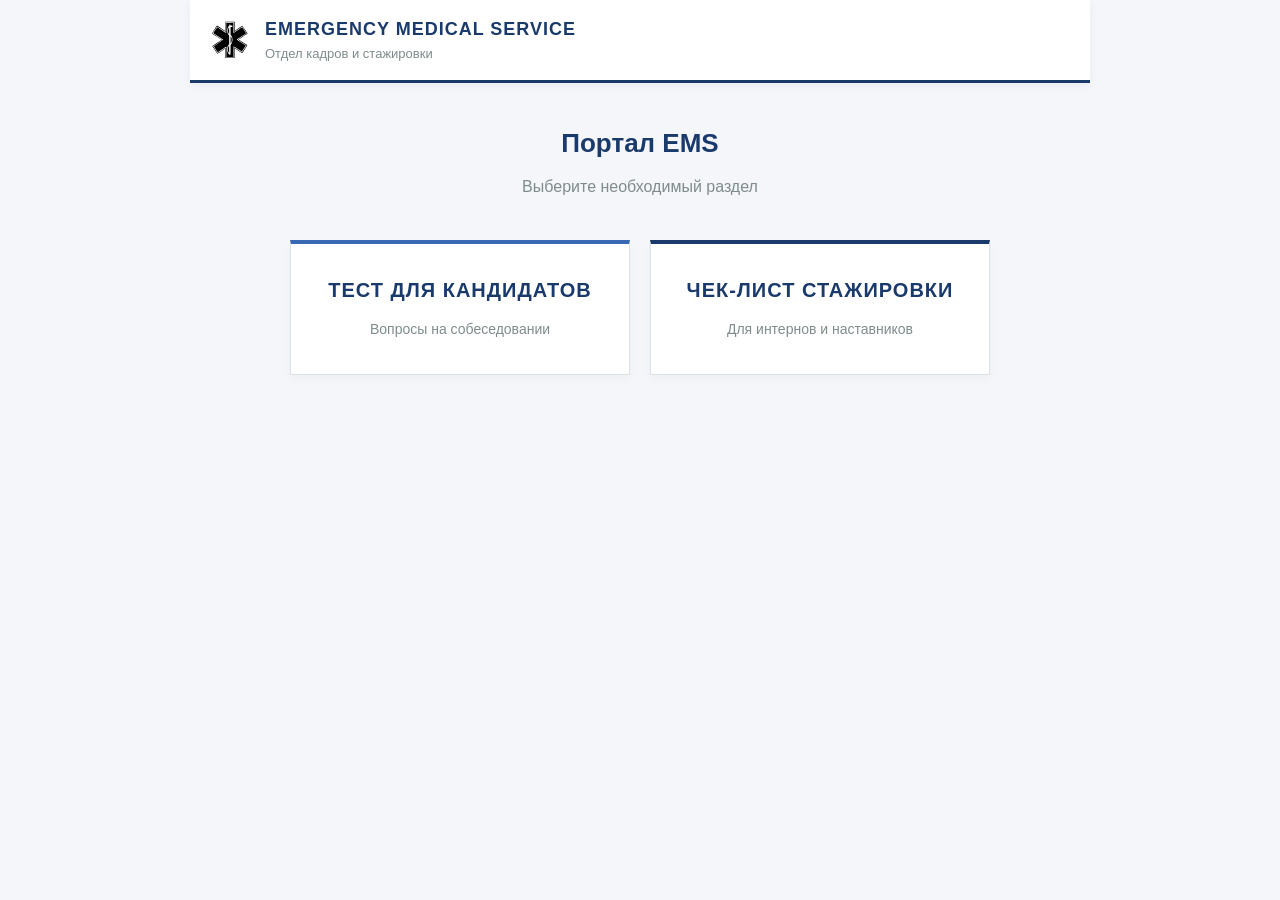
==== index.html @ 477255b0 "Update index.html" ====
<!DOCTYPE html>
<html lang="ru">
<head>
  <meta charset="UTF-8">
  <meta name="viewport" content="width=device-width, initial-scale=1.0">
  <title>|EMS| Портал стажировки и собеседований</title>
  <link rel="icon" type="image/svg+xml" href="assets/favicon.svg">
  <link rel="stylesheet" href="css/base.css">
  <link rel="stylesheet" href="css/form.css">
  <link rel="stylesheet" href="css/result.css">
  <link rel="stylesheet" href="css/certificate.css">
</head>
<body>

  <header class="ems-header">
    <div class="ems-header-inner">
      <img src="assets/logo-star.svg" alt="EMS" class="ems-logo">
      <div class="ems-header-text">
        <span class="ems-title">Emergency Medical Service</span>
        <span class="ems-subtitle">Отдел кадров и стажировки</span>
      </div>
    </div>
  </header>

  <main class="ems-content">
    <!-- ГЛАВНОЕ МЕНЮ -->
    <div id="startScreen">
      <h1>Портал EMS</h1>
      <div class="subtitle">Выберите необходимый раздел</div>

      <div class="menu-grid">
        <button class="menu-btn special" onclick="openInterviewTest()">
          <span class="btn-title">Тест для кандидатов</span>
          <span class="btn-subtitle">Вопросы на собеседовании</span>
        </button>
        <button class="menu-btn" onclick="openChecklist()">
          <span class="btn-title">Чек-лист стажировки</span>
          <span class="btn-subtitle">Для интернов и наставников</span>
        </button>
      </div>
    </div>

    <!-- ЧЕК-ЛИСТ СТАЖИРОВКИ -->
    <div id="checklistWrapper" style="display: none;">
      <button class="back-btn" onclick="goToMenu()">← Вернуться в главное меню</button>
      <h1>Чек-лист стажировки интерна</h1>
      <div class="subtitle">Отметьте выполненные пункты</div>

      <form id="checklistForm"></form>

      <div class="form-actions">
        <button onclick="checkChecklist()">Завершить стажировку</button>
        <button class="secondary" onclick="resetChecklist()">Очистить форму</button>
      </div>

      <div id="checklistResult"></div>
    </div>

    <!-- ТЕСТ ДЛЯ КАНДИДАТОВ -->
    <div id="interviewWrapper" style="display: none;">
      <button class="back-btn" onclick="goToMenu()">← Вернуться в главное меню</button>
      <h1>Собеседование</h1>
      <div class="subtitle">Отметьте выполненные пункты и ответьте на вопросы</div>

      <form id="interviewQuiz"></form>

      <div class="form-actions">
        <button onclick="checkInterview()">Завершить собеседование</button>
        <button class="secondary" onclick="resetInterview()">Очистить форму</button>
      </div>

      <div id="interviewResult"></div>
    </div>
  </main>

  <script src="js/data.js"></script>
  <script src="js/utils.js"></script>
  <script src="js/checklist.js"></script>
  <script src="js/interview.js"></script>
  <script src="js/main.js"></script>
</body>
</html>
---- css/base.css ----
* { box-sizing: border-box; }

body {
  font-family: 'Segoe UI', -apple-system, Arial, sans-serif;
  max-width: 900px;
  margin: 0 auto;
  padding: 0 20px 50px 20px;
  font-size: 16px;
  line-height: 1.6;
  color: #2c3e50;
  background-color: #f4f6f9;
}

/* Строгая шапка */
.ems-header {
  background: #ffffff;
  border-bottom: 3px solid #1a3a6c;
  margin: 0 -20px 40px -20px;
  padding: 15px 20px;
  box-shadow: 0 2px 10px rgba(0,0,0,0.05);
}

.ems-header-inner {
  display: flex;
  align-items: center;
  gap: 15px;
  max-width: 900px;
  margin: 0 auto;
}

.ems-logo {
  width: 40px;
  height: 40px;
}

.ems-header-text {
  display: flex;
  flex-direction: column;
}

.ems-title {
  font-size: 18px;
  font-weight: 700;
  color: #1a3a6c;
  letter-spacing: 1px;
  text-transform: uppercase;
}

.ems-subtitle {
  font-size: 13px;
  color: #7f8c8d;
  font-weight: 500;
}

h1 {
  font-size: 26px;
  text-align: center;
  margin-bottom: 10px;
  color: #1a3a6c;
  font-weight: 700;
}

.subtitle {
  text-align: center;
  color: #7f8c8d;
  font-size: 16px;
  margin-bottom: 35px;
}
---- css/form.css ----
.patient-fields {
  background: #ffffff;
  padding: 25px;
  border-radius: 0;
  margin-bottom: 30px;
  border: 1px solid #dce1e6;
  border-top: 4px solid #1a3a6c;
  box-shadow: 0 4px 12px rgba(0,0,0,0.03);
}

.patient-fields label {
  display: block;
  font-weight: 600;
  margin-bottom: 8px;
  color: #2c3e50;
  font-size: 14px;
  text-transform: uppercase;
  letter-spacing: 0.5px;
}

.patient-fields input {
  width: 100%;
  padding: 14px;
  font-size: 16px;
  border: 1px solid #bdc3c7;
  border-radius: 3px;
  margin-bottom: 20px;
  background: #fafbfc;
  transition: border 0.2s;
}

.patient-fields input:focus {
  outline: none;
  border-color: #1a3a6c;
  background: #ffffff;
  box-shadow: 0 0 0 3px rgba(26, 58, 108, 0.1);
}

.patient-fields input:last-child { margin-bottom: 0; }

.block-title {
  font-size: 16px;
  font-weight: 700;
  margin: 40px 0 20px;
  padding: 15px 20px;
  background: #1a3a6c; /* Темно-синий фон */
  color: #ffffff;
  border-radius: 3px;
  text-transform: uppercase;
  letter-spacing: 1px;
  box-shadow: 0 2px 4px rgba(0,0,0,0.1);
}

.question {
  margin-bottom: 25px;
  padding: 25px;
  border: 1px solid #bdc3c7; /* Четкая серая рамка */
  border-left: 4px solid #1a3a6c; /* Синий акцент слева */
  border-radius: 3px;
  background: #ffffff;
  box-shadow: 0 4px 6px rgba(0,0,0,0.04); /* Легкая тень для объема */
}

.question h3 { 
  margin-top: 0; 
  font-size: 17px; 
  font-weight: 700;
  color: #1a3a6c; /* Синий цвет заголовка вопроса */
  margin-bottom: 15px;
  line-height: 1.4;
  border-bottom: 1px solid #eef2f5;
  padding-bottom: 10px;
}

label.answer {
  display: flex;
  align-items: flex-start;
  gap: 12px;
  margin: 8px 0;
  padding: 14px;
  background: #f8fafc;
  border: 1px solid #dce1e6;
  border-radius: 4px;
  cursor: pointer;
  transition: all 0.15s;
}

label.answer:hover {
  background: #eef2f5;
  border-color: #bdc3c7;
}

input[type="checkbox"] {
  width: 18px;
  height: 18px;
  flex-shrink: 0;
  margin-top: 3px;
  cursor: pointer;
  accent-color: #1a3a6c;
}

/* Базовые кнопки */
button {
  width: 100%;
  padding: 15px 20px;
  font-size: 16px;
  font-weight: 600;
  cursor: pointer;
  border-radius: 4px;
  border: none;
  margin-top: 10px;
  display: flex;
  align-items: center;
  justify-content: center;
  gap: 8px;
  transition: background 0.2s;
}

/* Основная кнопка */
.form-actions button:first-child {
  background: #1a3a6c;
  color: #ffffff;
  border: 1px solid #1a3a6c;
}
.form-actions button:first-child:hover {
  background: #122a4f;
}

/* Кнопка Сбросить */
button.secondary {
  background: #ffffff;
  color: #7f8c8d;
  border: 1px solid #bdc3c7;
}
button.secondary:hover {
  background: #f4f6f8;
  color: #2c3e50;
}

/* Кнопка Генерации */
button.gen-btn {
  background: #2980b9;
  color: white;
  margin-top: 25px;
  padding: 16px;
  font-size: 17px;
}
button.gen-btn:hover {
  background: #216a9c;
}

/* Меню */
#startScreen {
  text-align: center;
  margin-top: 20px;
}

.menu-grid {
  display: grid;
  grid-template-columns: 1fr 1fr;
  gap: 20px;
  max-width: 700px;
  margin: 40px auto;
}

.menu-btn {
  padding: 35px 25px;
  background: #ffffff;
  color: #1a3a6c;
  border: 1px solid #dce1e6;
  border-top: 4px solid #1a3a6c;
  border-radius: 0;
  cursor: pointer;
  transition: all 0.2s;
  display: flex;
  flex-direction: column;
  align-items: center;
  justify-content: center;
  margin-top: 0;
  box-shadow: 0 4px 10px rgba(0,0,0,0.03);
  text-align: center;
}

.menu-btn:hover {
  background: #f8fafc;
  border-color: #1a3a6c;
  box-shadow: 0 8px 20px rgba(26, 58, 108, 0.08);
}

.btn-title {
  font-size: 20px;
  font-weight: 700;
  margin-bottom: 10px;
  text-transform: uppercase;
  letter-spacing: 1px;
}

.btn-subtitle {
  font-size: 14px;
  color: #7f8c8d;
  font-weight: 400;
  line-height: 1.4;
}

.menu-btn.special {
  border-top-color: #3967b1;
}

.menu-btn.special .btn-title {
  color: #1a3a6c;
}

.back-btn {
  background: transparent;
  color: #7f8c8d;
  border: none;
  font-size: 15px;
  font-weight: 600;
  cursor: pointer;
  padding: 0;
  margin-bottom: 20px;
  width: auto;
  text-align: left;
}

.back-btn:hover {
  color: #1a3a6c;
}

.empty-state {
  text-align: center; 
  margin-top: 40px; 
  font-size: 16px; 
  color: #7f8c8d;
  padding: 50px;
  background: #ffffff;
  border: 1px solid #dce1e6;
  border-radius: 4px;
}

@media (max-width: 600px) {
  .menu-grid { grid-template-columns: 1fr; }
}

/* ===== Модальное окно выбора отдела ===== */
.modal-overlay {
  position: fixed;
  inset: 0;
  background: rgba(0, 0, 0, 0.5);
  display: flex;
  align-items: center;
  justify-content: center;
  z-index: 1000;
  padding: 20px;
}

.modal-content {
  background: #ffffff;
  padding: 30px;
  border-radius: 4px;
  border-top: 4px solid #1a3a6c;
  max-width: 500px;
  width: 100%;
  box-shadow: 0 10px 40px rgba(0, 0, 0, 0.2);
  text-align: center;
}

.modal-content h2 {
  margin-top: 0;
  color: #1a3a6c;
  font-size: 22px;
  text-transform: uppercase;
  letter-spacing: 1px;
}

.modal-subtitle {
  color: #7f8c8d;
  font-size: 14px;
  margin-bottom: 25px;
}

.modal-grid {
  display: grid;
  grid-template-columns: 1fr 1fr;
  gap: 12px;
  margin-bottom: 20px;
}

.modal-btn {
  padding: 20px;
  background: #f8fafc;
  color: #1a3a6c;
  border: 1px solid #dce1e6;
  border-left: 4px solid #1a3a6c;
  border-radius: 3px;
  font-size: 16px;
  font-weight: 700;
  cursor: pointer;
  transition: all 0.2s;
  text-transform: uppercase;
  margin-top: 0;
}

.modal-btn:hover {
  background: #eef2f5;
  border-color: #1a3a6c;
}

.modal-close {
  background: transparent;
  color: #7f8c8d;
  border: none;
  font-size: 14px;
  cursor: pointer;
  padding: 8px;
  width: auto;
  margin: 0 auto;
}

.modal-close:hover {
  color: #2c3e50;
}

@media (max-width: 500px) {
  .modal-grid { grid-template-columns: 1fr; }
}

/* Заблокированные кнопки в модалке */
.modal-btn.disabled,
.modal-btn:disabled {
  background: #f0f2f5;
  color: #a0a8b3;
  border-left-color: #c0c7d0;
  border-color: #dce1e6;
  cursor: not-allowed;
  opacity: 0.7;
  position: relative;
}

.modal-btn.disabled:hover,
.modal-btn:disabled:hover {
  background: #f0f2f5;
  border-color: #dce1e6;
}

/* Бейдж «В разработке» */
.modal-btn.disabled::after,
.modal-btn:disabled::after {
  content: 'в разработке';
  position: absolute;
  bottom: 6px;
  left: 50%;
  transform: translateX(-50%);
  font-size: 10px;
  font-weight: 600;
  color: #a0a8b3;
  text-transform: lowercase;
  letter-spacing: 0.3px;
}
---- css/result.css ----
#result, #specialResult {
  margin-top: 30px;
  padding: 25px;
  border-radius: 4px;
  transition: background 0.4s, color 0.4s;
  text-align: center;
  border: 1px solid rgba(0,0,0,0.1);
}

#result .score, #specialResult .score {
  font-size: 16px;
  font-weight: 700;
  margin-bottom: 10px;
  text-transform: uppercase;
  letter-spacing: 1px;
}

#result .label, #specialResult .label {
  font-size: 22px;
  font-weight: 700;
  margin-bottom: 15px;
}

#result .recommendation, #specialResult .recommendation {
  font-size: 15px;
  line-height: 1.5;
  padding-top: 15px;
  border-top: 1px solid rgba(0, 0, 0, 0.1);
}

.copy-status {
  text-align: center;
  color: #27ae60;
  font-weight: 600;
  margin-top: 15px;
  font-size: 15px;
  min-height: 20px;
}

.stamp-img {
  position: absolute;
  width: 200px;
  height: 200px;
  pointer-events: none;
  transform: translate(-50%, -50%);
  opacity: 0.85;
  mix-blend-mode: multiply;
  z-index: 10;
}

#ciStampArea {
  position: absolute;
  inset: 0;
  pointer-events: none;
  overflow: hidden;
  z-index: 10;
}
#ciStampArea .stamp-img { opacity: 0.9; }

.cert-actions {
  display: grid;
  grid-template-columns: repeat(auto-fit, minmax(200px, 1fr));
  gap: 12px;
  margin-top: 20px;
}

.rp-row { 
  display: grid; 
  grid-template-columns: repeat(auto-fit, minmax(200px, 1fr)); 
  gap: 12px; 
  margin-top: 12px; 
}

.cert-actions button,
.rp-row button {
  margin-top: 0;
  font-size: 14px;
  font-weight: 600;
  padding: 14px 16px;
  border-radius: 3px;
  border: 1px solid #bdc3c7;
  cursor: pointer;
  color: #2c3e50;
  background: #ffffff;
  display: flex;
  align-items: center;
  justify-content: center;
  gap: 8px;
  transition: all 0.2s ease;
}

.cert-actions button:hover,
.rp-row button:hover {
  background: #f4f6f8;
}

.cert-actions button:active,
.rp-row button:active {
  background: #e1e8ed;
}

button.copy-btn { border-color: #4752C4; color: #4752C4; }
button.copy-btn:hover { background: #f0f2ff; }

button.img-btn  { border-color: #2980b9; color: #216a9c; }
button.img-btn:hover { background: #eaf4fb; }

button.rp-btn   { border-color: #8e44ad; color: #7d3c98; }
button.rp-btn:hover { background: #f8eefb; }

button.do-btn   { border-color: #16a085; color: #13856e; }
button.do-btn:hover { background: #eafaf7; }
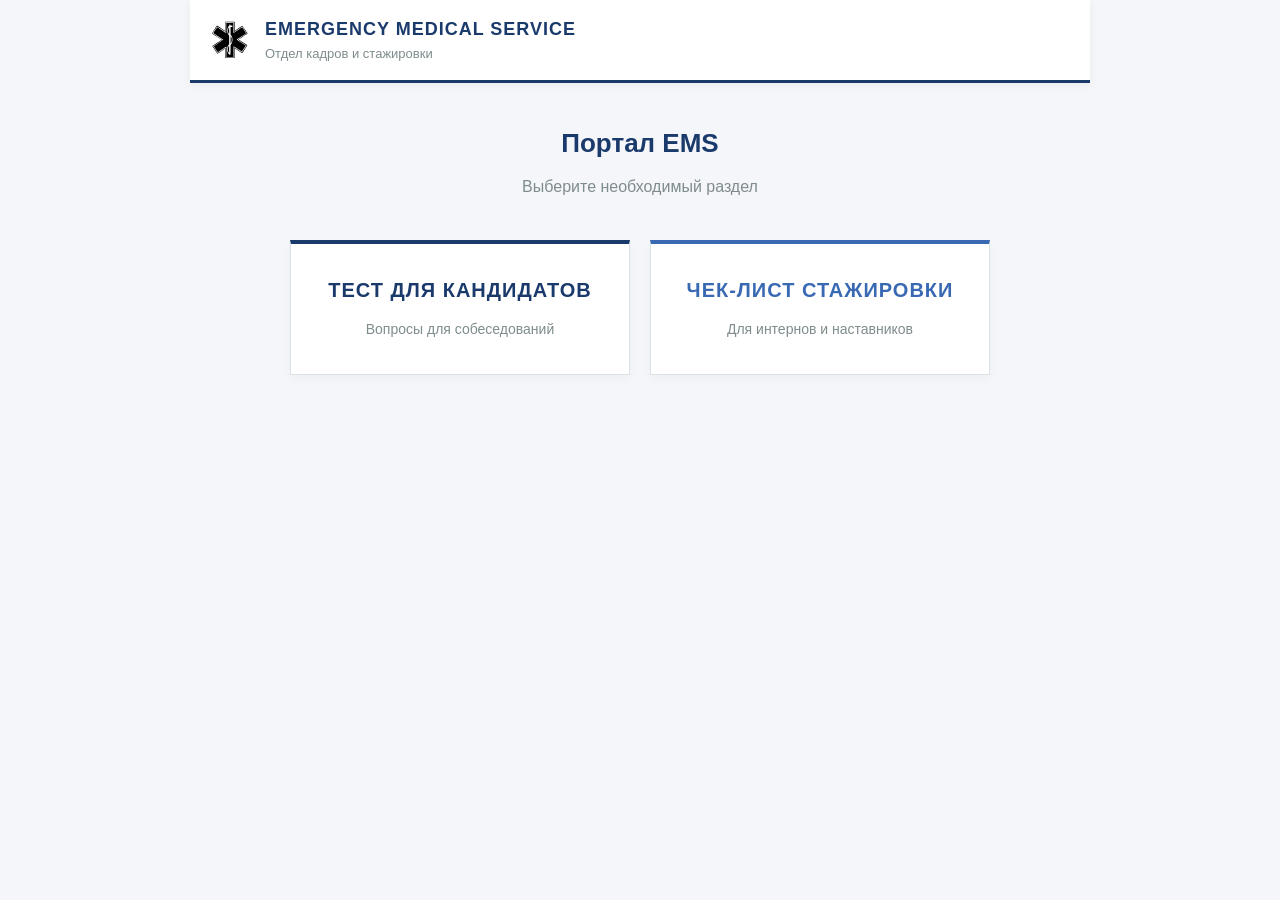
==== commit ebc172b1: "Update index.html" ====
--- a/index.html
+++ b/index.html
@@ -31,7 +31,7 @@
       <div class="menu-grid">
         <button class="menu-btn special" onclick="openInterviewTest()">
           <span class="btn-title">Тест для кандидатов</span>
-          <span class="btn-subtitle">Вопросы на собеседовании</span>
+          <span class="btn-subtitle">Вопросы для собеседований</span>
         </button>
         <button class="menu-btn" onclick="openChecklist()">
           <span class="btn-title">Чек-лист стажировки</span>
--- a/css/form.css
+++ b/css/form.css
@@ -166,9 +166,9 @@
 .menu-btn {
   padding: 35px 25px;
   background: #ffffff;
-  color: #1a3a6c;
-  border: 1px solid #dce1e6;
-  border-top: 4px solid #1a3a6c;
+  color: #3a69b4;
+  border: 1px solid #dce1e6;
+  border-top: 4px solid #3a69b4;
   border-radius: 0;
   cursor: pointer;
   transition: all 0.2s;
@@ -203,7 +203,7 @@
 }
 
 .menu-btn.special {
-  border-top-color: #3967b1;
+  border-top-color: #1a3a6c;
 }
 
 .menu-btn.special .btn-title {
@@ -356,4 +356,4 @@
   color: #a0a8b3;
   text-transform: lowercase;
   letter-spacing: 0.3px;
-}+}
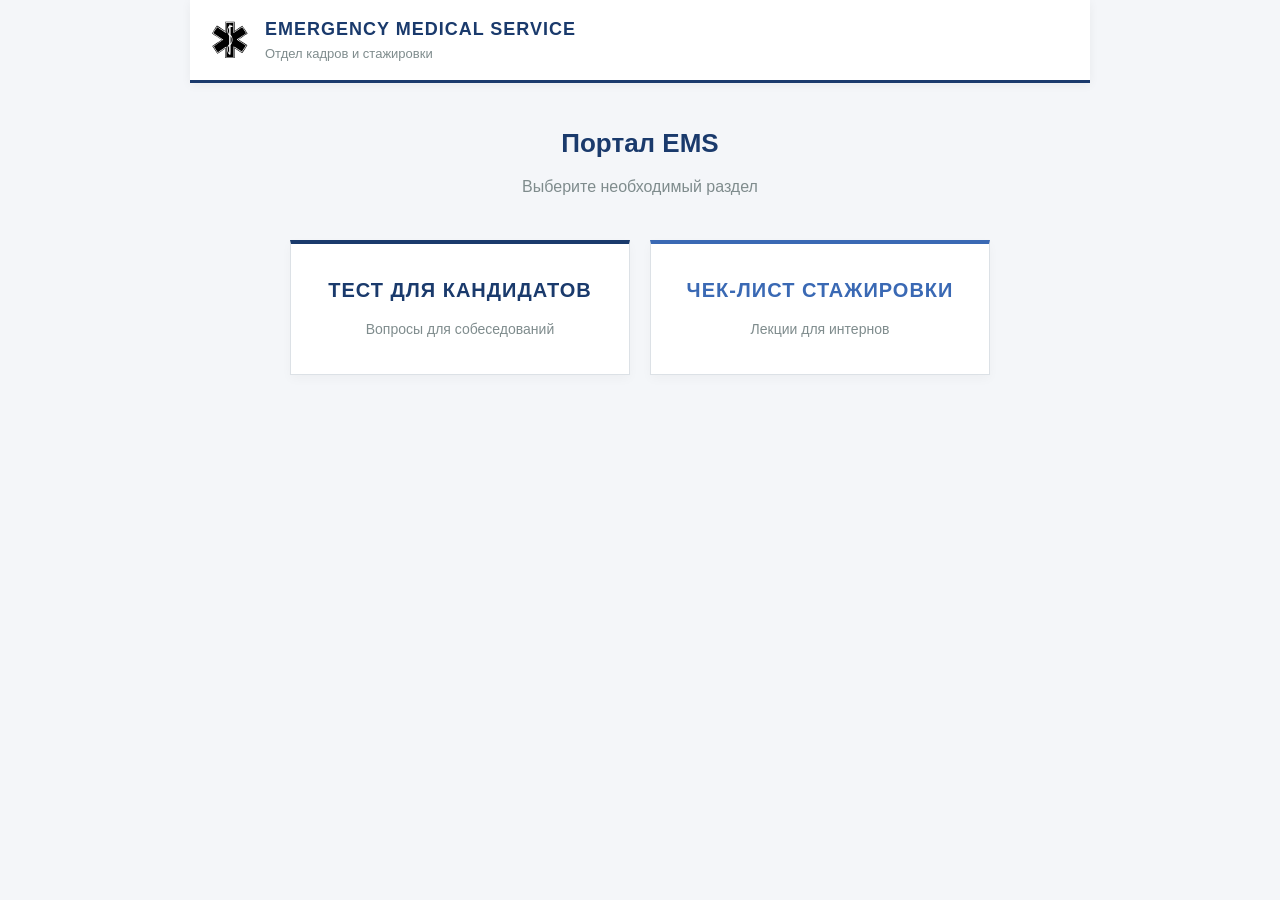
==== commit 0fcc7b24: "Update index.html" ====
--- a/index.html
+++ b/index.html
@@ -35,7 +35,7 @@
         </button>
         <button class="menu-btn" onclick="openChecklist()">
           <span class="btn-title">Чек-лист стажировки</span>
-          <span class="btn-subtitle">Для интернов и наставников</span>
+          <span class="btn-subtitle">Лекции для интернов</span>
         </button>
       </div>
     </div>
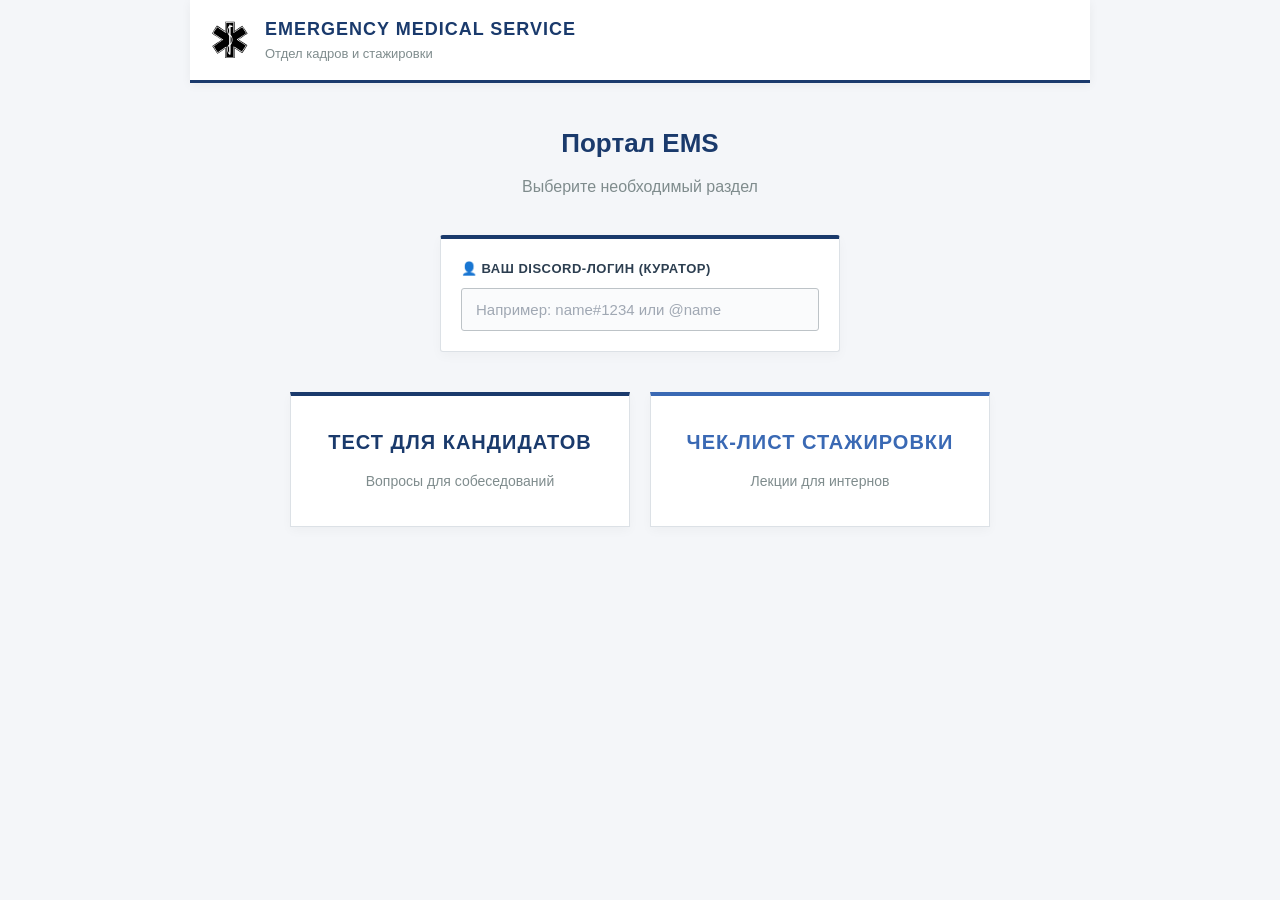
==== commit 27a4f53f: "Add files via upload" ====
--- a/index.html
+++ b/index.html
@@ -1,5 +1,6 @@
 <!DOCTYPE html>
 <html lang="ru">
+
 <head>
   <meta charset="UTF-8">
   <meta name="viewport" content="width=device-width, initial-scale=1.0">
@@ -10,6 +11,7 @@
   <link rel="stylesheet" href="css/result.css">
   <link rel="stylesheet" href="css/certificate.css">
 </head>
+
 <body>
 
   <header class="ems-header">
@@ -27,6 +29,12 @@
     <div id="startScreen">
       <h1>Портал EMS</h1>
       <div class="subtitle">Выберите необходимый раздел</div>
+
+      <!-- НОВОЕ: поле куратора -->
+      <div class="curator-input-group">
+        <label for="globalCuratorInput">👤 Ваш Discord-логин (Куратор)</label>
+        <input type="text" id="globalCuratorInput" placeholder="Например: name#1234 или @name" autocomplete="off">
+      </div>
 
       <div class="menu-grid">
         <button class="menu-btn special" onclick="openInterviewTest()">
@@ -54,6 +62,8 @@
       </div>
 
       <div id="checklistResult"></div>
+      <!-- НОВОЕ: блок аудита для стажировки -->
+      <div id="checklistAuditBlock" style="display: none; margin-top: 20px;"></div>
     </div>
 
     <!-- ТЕСТ ДЛЯ КАНДИДАТОВ -->
@@ -70,6 +80,8 @@
       </div>
 
       <div id="interviewResult"></div>
+      <!-- НОВОЕ: блок кадрового аудита -->
+      <div id="auditBlock" style="display: none; margin-top: 20px;"></div>
     </div>
   </main>
 
@@ -79,4 +91,5 @@
   <script src="js/interview.js"></script>
   <script src="js/main.js"></script>
 </body>
-</html>
+
+</html>
--- a/css/form.css
+++ b/css/form.css
@@ -357,3 +357,51 @@
   text-transform: lowercase;
   letter-spacing: 0.3px;
 }
+
+/* ===== Поле куратора на главной ===== */
+.curator-input-group {
+  max-width: 400px;
+  margin: 0 auto 30px auto;
+  text-align: left;
+  background: #ffffff;
+  padding: 20px;
+  border: 1px solid #dce1e6;
+  border-top: 4px solid #1a3a6c;
+  border-radius: 3px;
+  box-shadow: 0 4px 12px rgba(0, 0, 0, 0.03);
+}
+
+.curator-input-group label {
+  display: block;
+  font-weight: 600;
+  margin-bottom: 8px;
+  color: #2c3e50;
+  font-size: 13px;
+  text-transform: uppercase;
+  letter-spacing: 0.5px;
+}
+
+.curator-input-group input {
+  width: 100%;
+  padding: 12px 14px;
+  font-size: 15px;
+  border: 1px solid #bdc3c7;
+  border-radius: 3px;
+  background: #fafbfc;
+  transition: border 0.2s, box-shadow 0.2s;
+  font-family: inherit;
+  color: #1a3a6c; /* Синий текст для акцента */
+  font-weight: 600;
+}
+
+.curator-input-group input:focus {
+  outline: none;
+  border-color: #1a3a6c;
+  background: #ffffff;
+  box-shadow: 0 0 0 3px rgba(26, 58, 108, 0.1);
+}
+
+.curator-input-group input::placeholder {
+  color: #a0a8b3;
+  font-weight: 400;
+}
--- a/css/result.css
+++ b/css/result.css
@@ -1,13 +1,15 @@
-#result, #specialResult {
+#result,
+#specialResult {
   margin-top: 30px;
   padding: 25px;
   border-radius: 4px;
   transition: background 0.4s, color 0.4s;
   text-align: center;
-  border: 1px solid rgba(0,0,0,0.1);
+  border: 1px solid rgba(0, 0, 0, 0.1);
 }
 
-#result .score, #specialResult .score {
+#result .score,
+#specialResult .score {
   font-size: 16px;
   font-weight: 700;
   margin-bottom: 10px;
@@ -15,13 +17,15 @@
   letter-spacing: 1px;
 }
 
-#result .label, #specialResult .label {
+#result .label,
+#specialResult .label {
   font-size: 22px;
   font-weight: 700;
   margin-bottom: 15px;
 }
 
-#result .recommendation, #specialResult .recommendation {
+#result .recommendation,
+#specialResult .recommendation {
   font-size: 15px;
   line-height: 1.5;
   padding-top: 15px;
@@ -34,7 +38,17 @@
   font-weight: 600;
   margin-top: 15px;
   font-size: 15px;
-  min-height: 20px;
+  min-height: 0;          /* Убираем лишнюю высоту пустого блока */
+  height: auto;
+  background: transparent;
+  border: none;
+  box-shadow: none;
+}
+
+.audit-card button:focus,
+.audit-card button:focus-visible {
+  outline: none;
+  box-shadow: none;
 }
 
 .stamp-img {
@@ -55,7 +69,10 @@
   overflow: hidden;
   z-index: 10;
 }
-#ciStampArea .stamp-img { opacity: 0.9; }
+
+#ciStampArea .stamp-img {
+  opacity: 0.9;
+}
 
 .cert-actions {
   display: grid;
@@ -64,11 +81,11 @@
   margin-top: 20px;
 }
 
-.rp-row { 
-  display: grid; 
-  grid-template-columns: repeat(auto-fit, minmax(200px, 1fr)); 
-  gap: 12px; 
-  margin-top: 12px; 
+.rp-row {
+  display: grid;
+  grid-template-columns: repeat(auto-fit, minmax(200px, 1fr));
+  gap: 12px;
+  margin-top: 12px;
 }
 
 .cert-actions button,
@@ -99,14 +116,65 @@
   background: #e1e8ed;
 }
 
-button.copy-btn { border-color: #4752C4; color: #4752C4; }
-button.copy-btn:hover { background: #f0f2ff; }
+button.copy-btn {
+  border-color: #4752C4;
+  color: #4752C4;
+}
 
-button.img-btn  { border-color: #2980b9; color: #216a9c; }
-button.img-btn:hover { background: #eaf4fb; }
+button.copy-btn:hover {
+  background: #f0f2ff;
+}
 
-button.rp-btn   { border-color: #8e44ad; color: #7d3c98; }
-button.rp-btn:hover { background: #f8eefb; }
+button.img-btn {
+  border-color: #2980b9;
+  color: #216a9c;
+}
 
-button.do-btn   { border-color: #16a085; color: #13856e; }
-button.do-btn:hover { background: #eafaf7; }+button.img-btn:hover {
+  background: #eaf4fb;
+}
+
+button.rp-btn {
+  border-color: #8e44ad;
+  color: #7d3c98;
+}
+
+button.rp-btn:hover {
+  background: #f8eefb;
+}
+
+button.do-btn {
+  border-color: #16a085;
+  color: #13856e;
+}
+
+button.do-btn:hover {
+  background: #eafaf7;
+}
+
+/* ===== Блок кадрового аудита ===== */
+.audit-card {
+  background: #ffffff;
+  padding: 25px;
+  border: 1px solid #dce1e6;
+  border-top: 4px solid #1a3a6c;
+  border-radius: 3px;
+  box-shadow: 0 4px 12px rgba(0, 0, 0, 0.04);
+}
+
+.audit-title {
+  font-size: 18px;
+  font-weight: 700;
+  color: #1a3a6c;
+  text-transform: uppercase;
+  letter-spacing: 1px;
+  margin-bottom: 6px;
+  text-align: center;
+}
+
+.audit-subtitle {
+  font-size: 14px;
+  color: #7f8c8d;
+  text-align: center;
+  margin-bottom: 20px;
+}
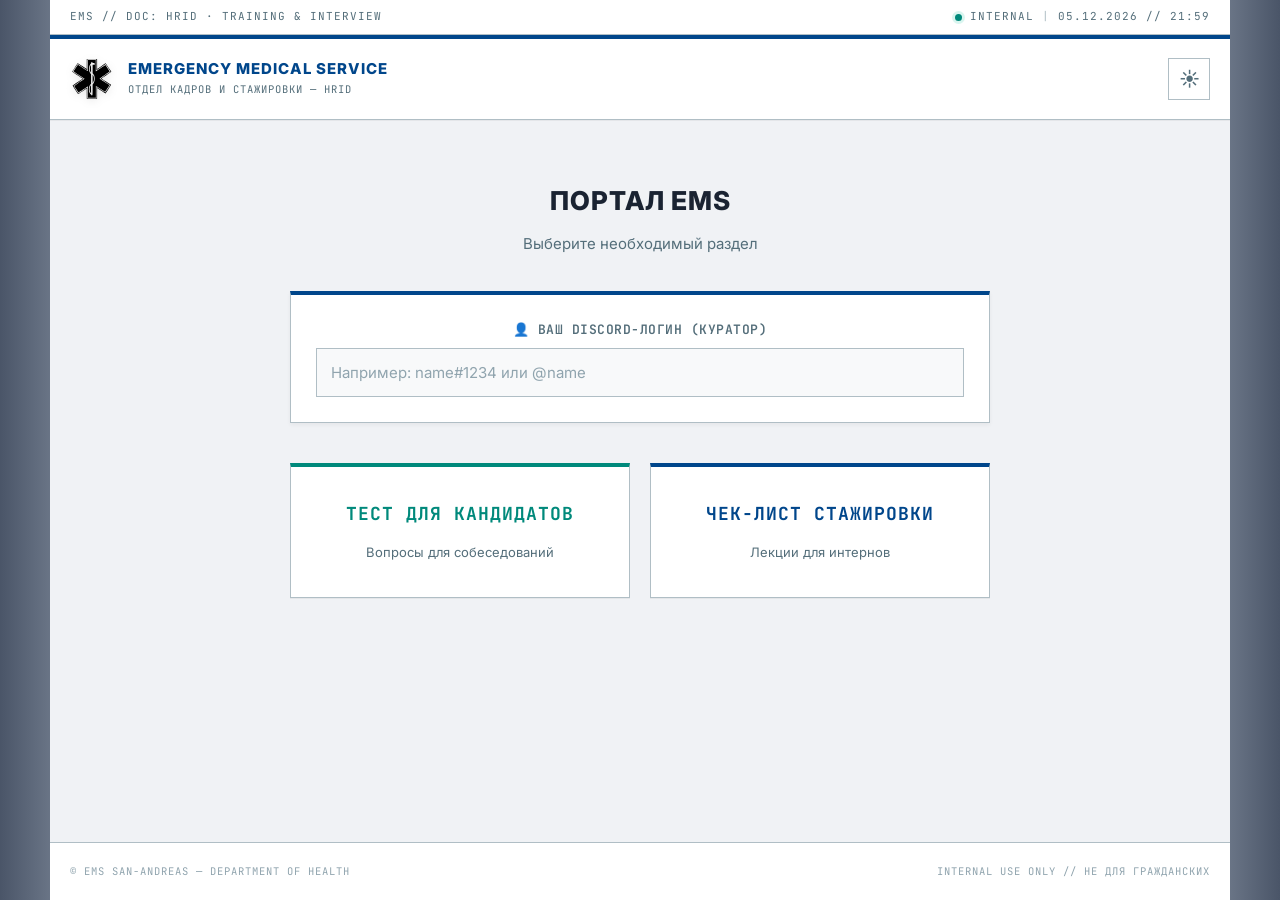
==== commit 66735dae: "Add files via upload" ====
--- a/index.html
+++ b/index.html
@@ -4,23 +4,49 @@
 <head>
   <meta charset="UTF-8">
   <meta name="viewport" content="width=device-width, initial-scale=1.0">
-  <title>|EMS| Портал стажировки и собеседований</title>
+  <title>EMS HRID | Портал стажировки и собеседований</title>
   <link rel="icon" type="image/svg+xml" href="assets/favicon.svg">
+
   <link rel="stylesheet" href="css/base.css">
+  <link rel="stylesheet" href="css/portal.css">
+  <link rel="stylesheet" href="css/themes.css">
   <link rel="stylesheet" href="css/form.css">
   <link rel="stylesheet" href="css/result.css">
-  <link rel="stylesheet" href="css/certificate.css">
+
+  <style>
+    html { transition: none; }
+  </style>
+  <script src="js/theme-init.js"></script>
 </head>
 
-<body>
+<body class="theme-light">
 
+  <!-- ===== TOPBAR ===== -->
+  <div class="topbar">
+    <div class="topbar-inner">
+      <span class="topbar-left">EMS // DOC: HRID · TRAINING & INTERVIEW</span>
+      <span class="topbar-right">
+        <span class="status-dot"></span> INTERNAL
+        <span class="topbar-divider">|</span>
+        <span id="topbar-date">—</span>
+      </span>
+    </div>
+  </div>
+
+  <!-- ===== HEADER ===== -->
   <header class="ems-header">
     <div class="ems-header-inner">
-      <img src="assets/logo-star.svg" alt="EMS" class="ems-logo">
-      <div class="ems-header-text">
-        <span class="ems-title">Emergency Medical Service</span>
-        <span class="ems-subtitle">Отдел кадров и стажировки</span>
-      </div>
+      <a href="index.html" class="brand">
+        <img src="assets/logo-star.svg" alt="EMS" class="ems-logo">
+        <div class="ems-header-text">
+          <span class="ems-title">EMERGENCY MEDICAL SERVICE</span>
+          <span class="ems-subtitle">Отдел кадров и стажировки — HRID</span>
+        </div>
+      </a>
+      <button id="themeToggle" class="theme-toggle" title="Переключить тему" aria-label="Переключить тему">
+        <span class="theme-icon-light">☀</span>
+        <span class="theme-icon-dark">☾</span>
+      </button>
     </div>
   </header>
 
@@ -30,18 +56,20 @@
       <h1>Портал EMS</h1>
       <div class="subtitle">Выберите необходимый раздел</div>
 
-      <!-- НОВОЕ: поле куратора -->
-      <div class="curator-input-group">
+      <!-- Контейнер для приколов -->
+      <div id="jokeOverlay" style="position: relative; display: none;"></div>
+
+      <div class="curator-input-group" id="curatorGroup">
         <label for="globalCuratorInput">👤 Ваш Discord-логин (Куратор)</label>
         <input type="text" id="globalCuratorInput" placeholder="Например: name#1234 или @name" autocomplete="off">
       </div>
 
       <div class="menu-grid">
-        <button class="menu-btn special" onclick="openInterviewTest()">
+        <button class="menu-btn special" onclick="tryOpenInterviewTest()">
           <span class="btn-title">Тест для кандидатов</span>
           <span class="btn-subtitle">Вопросы для собеседований</span>
         </button>
-        <button class="menu-btn" onclick="openChecklist()">
+        <button class="menu-btn" onclick="tryOpenChecklist()">
           <span class="btn-title">Чек-лист стажировки</span>
           <span class="btn-subtitle">Лекции для интернов</span>
         </button>
@@ -50,25 +78,44 @@
 
     <!-- ЧЕК-ЛИСТ СТАЖИРОВКИ -->
     <div id="checklistWrapper" style="display: none;">
-      <button class="back-btn" onclick="goToMenu()">← Вернуться в главное меню</button>
+      <button class="back-btn" onclick="goToMenu()">⬅ Вернуться в главное меню</button>
       <h1>Чек-лист стажировки интерна</h1>
       <div class="subtitle">Отметьте выполненные пункты</div>
+
+      <!-- Блок добавления стажёров -->
+      <div class="trainee-manager">
+        <div id="traineeInputsContainer"></div>
+        <button type="button" id="addTraineeBtn" class="gen-btn" onclick="addTraineeInput()" style="margin-top: 10px;">
+          ➕ Добавить стажёра
+        </button>
+      </div>
 
       <form id="checklistForm"></form>
 
       <div class="form-actions">
-        <button onclick="checkChecklist()">Завершить стажировку</button>
+        <button onclick="startExam()">📝 Провести экзамен</button>
         <button class="secondary" onclick="resetChecklist()">Очистить форму</button>
       </div>
 
       <div id="checklistResult"></div>
-      <!-- НОВОЕ: блок аудита для стажировки -->
-      <div id="checklistAuditBlock" style="display: none; margin-top: 20px;"></div>
+
+      <!-- Блок экзамена -->
+      <div id="examBlock" style="display: none; margin-top: 30px;">
+        <h2 style="color: var(--accent); text-align: center; font-family: var(--mono); text-transform: uppercase; letter-spacing: 1.5px;">Экзамен по чек-листу</h2>
+        <div id="examQuestionsContainer"></div>
+        <div class="form-actions" style="margin-top: 20px;">
+          <button onclick="checkExam()">Завершить экзамен</button>
+        </div>
+        <div id="examResult"></div>
+      </div>
+
+      <!-- Финальный блок аудита -->
+      <div id="finalAuditBlock" style="display: none; margin-top: 30px;"></div>
     </div>
 
     <!-- ТЕСТ ДЛЯ КАНДИДАТОВ -->
     <div id="interviewWrapper" style="display: none;">
-      <button class="back-btn" onclick="goToMenu()">← Вернуться в главное меню</button>
+      <button class="back-btn" onclick="goToMenu()">⬅ Вернуться в главное меню</button>
       <h1>Собеседование</h1>
       <div class="subtitle">Отметьте выполненные пункты и ответьте на вопросы</div>
 
@@ -80,16 +127,37 @@
       </div>
 
       <div id="interviewResult"></div>
-      <!-- НОВОЕ: блок кадрового аудита -->
       <div id="auditBlock" style="display: none; margin-top: 20px;"></div>
     </div>
   </main>
 
+  <!-- ===== FOOTER ===== -->
+  <footer class="ems-footer">
+    <div class="footer-inner">
+      <span>© EMS SAN-ANDREAS — DEPARTMENT OF HEALTH</span>
+      <span>INTERNAL USE ONLY // НЕ ДЛЯ ГРАЖДАНСКИХ</span>
+    </div>
+  </footer>
+
   <script src="js/data.js"></script>
   <script src="js/utils.js"></script>
+  <script src="js/tabs.js"></script>
   <script src="js/checklist.js"></script>
   <script src="js/interview.js"></script>
   <script src="js/main.js"></script>
+  <script src="js/theme.js"></script>
+  <script>
+    (function () {
+      const el = document.getElementById('topbar-date');
+      if (el) {
+        const d = new Date();
+        const p = n => String(n).padStart(2, '0');
+        el.textContent = `${p(d.getDate())}.${p(d.getMonth() + 1)}.${d.getFullYear()} // ${p(d.getHours())}:${p(d.getMinutes())}`;
+      }
+    })();
+  </script>
+
+  <script data-goatcounter="https://mrlargus.goatcounter.com/count" async src="//gc.zgo.at/count.js"></script>
 </body>
 
 </html>
--- a/css/base.css
+++ b/css/base.css
@@ -1,68 +1,239 @@
+@import url('https://fonts.googleapis.com/css2?family=Inter:wght@400;500;600;700;800&family=JetBrains+Mono:wght@400;600;700&display=swap');
+
 * { box-sizing: border-box; }
 
+/* ===== ГРАДИЕНТНЫЙ ФОН ЗА ПРЕДЕЛАМИ САЙТА ===== */
+html {
+  /* Светлая тема */
+  background: linear-gradient(
+    90deg,
+    #4a5568 0%,
+    #9aa5b4 10%,
+    #eef1f5 19%,
+    #eef1f5 81%,
+    #9aa5b4 90%,
+    #4a5568 100%
+  );
+  background-size: cover;
+  background-repeat: no-repeat;
+  min-height: 100vh;
+  transition: background 0.5s ease;
+}
+
+/* Тёмная тема */
+html.theme-dark {
+  background: linear-gradient(
+    90deg,
+    #000000 0%,
+    #060b14 10%,
+    #162338 19%,
+    #162338 81%,
+    #060b14 90%,
+    #000000 100%
+  );
+  background-size: cover;
+  background-repeat: no-repeat;
+}
+
+/* Для мобильных устройств используем dvh, чтобы учитывать адресную строку браузера */
+@supports (min-height: 100dvh) {
+  html {
+    min-height: 100dvh;
+  }
+}
+
 body {
-  font-family: 'Segoe UI', -apple-system, Arial, sans-serif;
-  max-width: 900px;
-  margin: 0 auto;
-  padding: 0 20px 50px 20px;
-  font-size: 16px;
+  font-family: 'Inter', 'Segoe UI', -apple-system, Arial, sans-serif;
+  max-width: 1180px;
+  margin: 0 auto;
+  padding: 0 20px;
+  font-size: 15px;
   line-height: 1.6;
-  color: #2c3e50;
-  background-color: #f4f6f9;
-}
-
-/* Строгая шапка */
+  color: var(--text);
+  
+  /* Фон самого сайта (монотонный) */
+  background: var(--page-bg);
+  
+  /* Flexbox для прижатия футера вниз */
+  display: flex;
+  flex-direction: column;
+  min-height: 100vh;
+  
+  transition: background-color 0.4s ease, color 0.4s ease;
+}
+
+/* Основной контент растягивается */
+main.ems-content {
+  flex: 1 0 auto;
+}
+
+/* ===== TOPBAR ===== */
+.topbar {
+  background: var(--panel);
+  border-bottom: 1px solid var(--border);
+  margin: 0 -20px;
+  padding: 0 20px;
+  font-family: var(--mono);
+  font-size: 11px;
+  letter-spacing: 1px;
+  transition: background-color 0.4s ease, border-color 0.4s ease;
+}
+
+.topbar-inner {
+  max-width: 1180px;
+  margin: 0 auto;
+  display: flex;
+  justify-content: space-between;
+  align-items: center;
+  height: 34px;
+  color: var(--text-faint);
+}
+
+.topbar-left { color: var(--text-dim); }
+.topbar-right { display: flex; align-items: center; gap: 8px; color: var(--text-dim); }
+.topbar-divider { color: var(--border); }
+
+.status-dot {
+  width: 7px; height: 7px;
+  background: var(--teal);
+  border-radius: 50%;
+  display: inline-block;
+  box-shadow: 0 0 0 3px rgba(0, 184, 148, 0.15);
+  animation: pulse 2s infinite;
+  transition: background-color 0.4s ease, box-shadow 0.4s ease;
+}
+
+@keyframes pulse {
+  0%, 100% { opacity: 1; }
+  50% { opacity: 0.5; }
+}
+
+/* ===== HEADER ===== */
 .ems-header {
-  background: #ffffff;
-  border-bottom: 3px solid #1a3a6c;
+  background: var(--panel);
+  border-bottom: 1px solid var(--border);
+  border-top: 4px solid var(--accent);
   margin: 0 -20px 40px -20px;
-  padding: 15px 20px;
-  box-shadow: 0 2px 10px rgba(0,0,0,0.05);
+  padding: 18px 20px;
+  box-shadow: var(--shadow-sm);
+  transition: background-color 0.4s ease, border-color 0.4s ease, box-shadow 0.4s ease;
 }
 
 .ems-header-inner {
   display: flex;
   align-items: center;
-  gap: 15px;
-  max-width: 900px;
-  margin: 0 auto;
+  justify-content: space-between;
+  gap: 20px;
+  max-width: 1180px;
+  margin: 0 auto;
+  flex-wrap: wrap;
+}
+
+.brand {
+  display: flex;
+  align-items: center;
+  gap: 14px;
+  text-decoration: none;
+  margin-right: auto;
 }
 
 .ems-logo {
-  width: 40px;
-  height: 40px;
-}
-
-.ems-header-text {
-  display: flex;
-  flex-direction: column;
+  width: 44px;
+  height: 44px;
+  object-fit: contain;
+}
+
+.ems-header-text { 
+  display: flex; 
+  flex-direction: column; 
+  justify-content: center;
+  min-height: 44px;
 }
 
 .ems-title {
-  font-size: 18px;
+  font-family: var(--mono);
+  font-size: 15px;
   font-weight: 700;
-  color: #1a3a6c;
+  color: var(--accent);
+  letter-spacing: 2px;
+  line-height: 1.2;
+  transition: color 0.4s ease;
+}
+
+.ems-subtitle {
+  font-family: var(--mono);
+  font-size: 10.5px;
+  color: var(--text-dim);
   letter-spacing: 1px;
   text-transform: uppercase;
-}
-
-.ems-subtitle {
-  font-size: 13px;
-  color: #7f8c8d;
-  font-weight: 500;
-}
-
+  margin-top: 3px;
+  transition: color 0.4s ease;
+}
+
+.header-meta {
+  display: flex;
+  gap: 25px;
+  align-items: center;
+}
+
+.meta-item { display: flex; flex-direction: column; align-items: flex-end; }
+.meta-label {
+  font-family: var(--mono);
+  font-size: 9.5px;
+  color: var(--text-faint);
+  letter-spacing: 1.5px;
+  margin-bottom: 2px;
+}
+.meta-value {
+  font-family: var(--mono);
+  font-size: 11.5px;
+  color: var(--text);
+  font-weight: 600;
+  letter-spacing: 0.5px;
+}
+.meta-value.green { color: var(--teal); }
+
+/* ===== CONTENT ===== */
 h1 {
   font-size: 26px;
-  text-align: center;
-  margin-bottom: 10px;
-  color: #1a3a6c;
+  color: var(--text);
   font-weight: 700;
+  letter-spacing: 0.3px;
+  margin: 0 0 10px;
 }
 
 .subtitle {
-  text-align: center;
-  color: #7f8c8d;
-  font-size: 16px;
+  color: var(--text-dim);
+  font-size: 15px;
   margin-bottom: 35px;
+}
+
+a { color: var(--accent); }
+
+/* ===== FOOTER ===== */
+.ems-footer {
+  border-top: 1px solid var(--border);
+  margin: 40px -20px 0 -20px;
+  padding: 20px;
+  background: var(--panel);
+  flex-shrink: 0;
+  transition: background-color 0.4s ease, border-color 0.4s ease;
+}
+.footer-inner {
+  max-width: 1180px;
+  margin: 0 auto;
+  display: flex;
+  justify-content: space-between;
+  font-family: var(--mono);
+  font-size: 10.5px;
+  color: var(--text-faint);
+  letter-spacing: 1px;
+  flex-wrap: wrap;
+  gap: 10px;
+}
+
+@media (max-width: 700px) {
+  .header-meta { display: none; }
+  .footer-inner { justify-content: center; text-align: center; }
+  body { padding-bottom: 0; }
 }
--- a/css/portal.css
+++ b/css/portal.css
@@ -0,0 +1,1208 @@
+/* =========================================================
+   PORTAL — темы через CSS-переменные (см. themes.css)
+   ========================================================= */
+
+/* ===== HERO ===== */
+.hero {
+    padding: 30px 0 40px;
+    border-bottom: 1px solid var(--border);
+    margin-bottom: 0px; 
+}
+
+.hero-label {
+    font-family: var(--mono);
+    font-size: 11px;
+    color: var(--accent);
+    letter-spacing: 2px;
+    margin-bottom: 15px;
+    text-transform: uppercase;
+}
+
+.hero h1 {
+    font-size: 40px;
+    font-weight: 800;
+    letter-spacing: -0.8px;
+    line-height: 1.1;
+    margin-bottom: 15px;
+    color: var(--text);
+}
+
+.hero h1 .accent {
+    color: var(--accent);
+}
+
+.hero-desc {
+    max-width: 640px;
+    color: var(--text-dim);
+    font-size: 15.5px;
+    line-height: 1.7;
+    margin-bottom: 30px;
+}
+
+.hero-stats {
+    display: flex;
+    border: 1px solid var(--border);
+    width: fit-content;
+    background: var(--panel);
+    border-radius: 8px;
+    overflow: hidden;
+    box-shadow: var(--shadow-sm);
+}
+
+.stat {
+    display: flex;
+    flex-direction: column;
+    align-items: center;
+    padding: 14px 28px;
+    border-right: 1px solid var(--border);
+}
+
+.stat:last-child {
+    border-right: none;
+}
+
+.stat-num {
+    font-family: var(--mono);
+    font-size: 22px;
+    font-weight: 700;
+    color: var(--accent);
+    line-height: 1;
+}
+
+.stat-lbl {
+    font-family: var(--mono);
+    font-size: 9.5px;
+    color: var(--text-faint);
+    letter-spacing: 1.5px;
+    margin-top: 5px;
+}
+
+/* ===== SECTION HEAD ===== */
+.section-head {
+    display: flex;
+    align-items: baseline;
+    justify-content: space-between;
+    margin-bottom: 20px;
+    padding-bottom: 12px;
+    border-bottom: 1px solid var(--border);
+}
+
+.section-head h2 {
+    font-family: var(--mono);
+    font-size: 13px;
+    font-weight: 700;
+    letter-spacing: 2.5px;
+    color: var(--text);
+    margin: 0;
+    text-transform: uppercase;
+}
+
+.section-index {
+    font-family: var(--mono);
+    font-size: 10.5px;
+    color: var(--text-faint);
+    letter-spacing: 1.5px;
+}
+
+/* ===== GRID ===== */
+.portal-grid {
+    display: grid;
+    grid-template-columns: repeat(auto-fill, minmax(320px, 1fr));
+    gap: 20px;
+}
+
+.portal-card {
+    background: var(--panel);
+    padding: 26px 24px 22px;
+    text-decoration: none;
+    color: var(--text);
+    display: flex;
+    flex-direction: column;
+    transition: all 0.2s ease;
+    position: relative;
+    border: 1px solid var(--border);
+    border-radius: 10px;
+    box-shadow: var(--shadow-sm);
+}
+
+.portal-card::before {
+    content: '';
+    position: absolute;
+    top: 0;
+    left: 0;
+    right: 0;
+    height: 3px;
+    background: var(--accent);
+    border-radius: 10px 10px 0 0;
+    opacity: 0.85;
+}
+
+.portal-card:hover {
+    transform: translateY(-4px);
+    box-shadow: var(--shadow-lg);
+    border-color: var(--accent);
+}
+
+.card-top {
+    display: flex;
+    justify-content: space-between;
+    align-items: center;
+    margin-bottom: 14px;
+}
+
+.card-code {
+    font-family: var(--mono);
+    font-size: 11px;
+    font-weight: 700;
+    color: var(--accent);
+    letter-spacing: 1px;
+}
+
+.card-tag {
+    font-family: var(--mono);
+    font-size: 9.5px;
+    color: var(--text-dim);
+    letter-spacing: 1.5px;
+    border: 1px solid var(--border);
+    background: var(--panel-soft);
+    padding: 3px 8px;
+    text-transform: uppercase;
+    border-radius: 4px;
+}
+
+.card-title {
+    font-size: 18px;
+    font-weight: 700;
+    color: var(--text);
+    margin: 0 0 10px;
+    letter-spacing: -0.2px;
+    line-height: 1.3;
+}
+
+.card-desc {
+    font-size: 13.5px;
+    color: var(--text-dim);
+    line-height: 1.6;
+    margin: 0 0 18px;
+    flex-grow: 1;
+}
+
+.card-link {
+    font-family: var(--mono);
+    font-size: 10.5px;
+    font-weight: 700;
+    color: var(--accent);
+    letter-spacing: 1.5px;
+    transition: color 0.15s;
+    align-self: flex-start;
+}
+
+.portal-card:hover .card-link {
+    color: var(--accent-dim);
+}
+
+/* =========================================================
+   КАРТОЧКИ ОТДЕЛОВ: HRID и EPD
+   ========================================================= */
+
+.card-training::before {
+    background: var(--teal);
+}
+
+.card-training .card-code {
+    color: var(--teal);
+}
+
+.card-training .card-tag {
+    color: #00806a;
+    border-color: #bde9df;
+    background: var(--teal-soft);
+}
+
+.card-training:hover {
+    border-color: var(--teal);
+    box-shadow: 0 12px 32px rgba(0, 184, 148, 0.18);
+}
+
+.card-training .card-link {
+    color: var(--teal);
+}
+
+.card-training:hover .card-link {
+    color: #00806a;
+}
+
+.card-psych::before {
+    background: #7c5cff;
+}
+
+.card-psych .card-code {
+    color: #7c5cff;
+}
+
+.card-psych .card-tag {
+    color: #5a3fd6;
+    border-color: #ddd4ff;
+    background: #f0ecff;
+}
+
+.card-psych:hover {
+    border-color: #7c5cff;
+    box-shadow: 0 12px 32px rgba(124, 92, 255, 0.18);
+}
+
+.card-psych .card-link {
+    color: #7c5cff;
+}
+
+.card-psych:hover .card-link {
+    color: #5a3fd6;
+}
+
+/* =========================================================
+   ВНУТРЕННИЕ СТРАНИЦЫ
+   ========================================================= */
+
+.back-link {
+    display: inline-flex;
+    align-items: center;
+    gap: 6px;
+    color: var(--text-dim);
+    text-decoration: none;
+    font-family: var(--mono);
+    font-size: 11px;
+    font-weight: 600;
+    letter-spacing: 1.5px;
+    margin-bottom: 25px;
+    padding: 8px 0;
+    text-transform: uppercase;
+    transition: color 0.15s;
+}
+
+.back-link:hover {
+    color: var(--accent);
+}
+
+.page-content {
+    background: var(--panel);
+    border: 1px solid var(--border);
+    border-top: 4px solid var(--accent);
+    padding: 35px 40px;
+    margin-top: 10px;
+    border-radius: 10px;
+    box-shadow: var(--shadow-md);
+}
+
+.page-content>h1 {
+    font-family: var(--mono);
+    font-size: 22px;
+    letter-spacing: 1.5px;
+    color: var(--text);
+    text-transform: uppercase;
+    margin-top: 0;
+    margin-bottom: 30px;
+    padding-bottom: 18px;
+    border-bottom: 1px solid var(--border);
+}
+
+.page-content h2 {
+    font-family: var(--mono);
+    color: var(--accent);
+    font-size: 13px;
+    font-weight: 700;
+    margin-top: 35px;
+    margin-bottom: 14px;
+    padding-bottom: 8px;
+    border-bottom: 1px solid var(--border-soft);
+    text-transform: uppercase;
+    letter-spacing: 2px;
+}
+
+.page-content h2:first-of-type {
+    margin-top: 0;
+}
+
+.page-content h3 {
+    color: var(--text);
+    font-size: 15.5px;
+    font-weight: 700;
+    margin-top: 24px;
+    margin-bottom: 10px;
+}
+
+.page-content p {
+    font-size: 14.5px;
+    line-height: 1.75;
+    color: var(--text-dim);
+    margin-bottom: 14px;
+}
+
+.page-content strong {
+    color: var(--text);
+    font-weight: 600;
+}
+
+.page-content ul,
+.page-content ol {
+    padding-left: 22px;
+    margin-bottom: 16px;
+}
+
+.page-content li {
+    margin-bottom: 7px;
+    line-height: 1.7;
+    font-size: 14.5px;
+    color: var(--text-dim);
+}
+
+.page-content li::marker {
+    color: var(--accent);
+}
+
+.page-content .info-box {
+    background: var(--accent-soft);
+    border-left: 4px solid var(--accent);
+    padding: 14px 20px;
+    margin: 20px 0;
+    font-size: 14px;
+    color: var(--text);
+    line-height: 1.7;
+    border-radius: 0 6px 6px 0;
+}
+
+.page-content .info-box strong {
+    color: var(--accent-dim);
+}
+
+.page-content .warning-box {
+    background: #fff8e6;
+    border-left: 4px solid var(--amber);
+    padding: 14px 20px;
+    margin: 20px 0;
+    color: #7a5c00;
+    font-size: 14px;
+    line-height: 1.7;
+    border-radius: 0 6px 6px 0;
+}
+
+.page-content .warning-box strong {
+    color: #7a5c00;
+}
+
+.page-content table {
+    width: 100%;
+    border-collapse: collapse;
+    margin: 20px 0;
+    font-size: 13px;
+    border: 1px solid var(--border);
+    border-radius: 8px;
+    overflow: hidden;
+}
+
+.page-content th {
+    background: var(--accent);
+    color: #ffffff;
+    padding: 12px 14px;
+    text-align: left;
+    font-family: var(--mono);
+    font-weight: 700;
+    text-transform: uppercase;
+    font-size: 10.5px;
+    letter-spacing: 1.5px;
+}
+
+.page-content td {
+    padding: 11px 14px;
+    border-bottom: 1px solid var(--border-soft);
+    color: var(--text-dim);
+    font-size: 13.5px;
+}
+
+.page-content tr:last-child td {
+    border-bottom: none;
+}
+
+.page-content tr:nth-child(even) td {
+    background: var(--panel-soft);
+}
+
+.page-content tr:hover td {
+    background: var(--accent-soft);
+}
+
+.page-content td:first-child {
+    color: var(--text);
+    font-weight: 500;
+}
+
+.page-content a {
+    color: var(--accent);
+    text-decoration: none;
+    border-bottom: 1px dashed var(--accent);
+}
+
+.page-content a:hover {
+    color: var(--accent-dim);
+}
+
+.page-content code {
+    font-family: var(--mono);
+    background: var(--accent-soft);
+    color: var(--accent-dim);
+    padding: 2px 6px;
+    font-size: 12.5px;
+    border-radius: 4px;
+}
+
+/* =========================================================
+   ВКЛАДКИ ДОКУМЕНТОВ (rules.html)
+   ========================================================= */
+
+.doc-tabs {
+    display: flex;
+    gap: 14px;
+    margin-bottom: 28px;
+    flex-wrap: wrap;
+    align-items: stretch;
+}
+
+.doc-tab {
+    flex: 1;
+    min-width: 220px;
+    background: var(--panel);
+    border: 1px solid var(--border);
+    border-radius: 8px;
+    padding: 18px 22px;
+    cursor: pointer;
+    display: flex;
+    flex-direction: column;
+    align-items: flex-start;
+    gap: 6px;
+    transition: transform 0.25s ease, box-shadow 0.25s ease,
+        border-color 0.25s ease, background 0.25s ease;
+    font-family: inherit;
+    text-align: left;
+    box-shadow: var(--shadow-sm);
+    transform: scale(1);
+    transform-origin: center;
+    position: relative;
+}
+
+.doc-tab:hover {
+    border-color: var(--accent-dim);
+    background: var(--panel-soft);
+}
+
+.doc-tab.active {
+    border-color: var(--accent);
+    background: var(--accent-soft);
+    box-shadow: 0 6px 18px rgba(10, 108, 255, 0.12);
+    transform: scale(1.05);
+    z-index: 2;
+}
+
+.doc-tab.active::before {
+    content: '';
+    position: absolute;
+    top: -1px;
+    left: -1px;
+    right: -1px;
+    height: 3px;
+    background: var(--accent);
+    border-radius: 8px 8px 0 0;
+}
+
+.doc-tab .tab-code {
+    font-family: var(--mono);
+    font-size: 11px;
+    font-weight: 700;
+    color: var(--accent);
+    letter-spacing: 1.5px;
+}
+
+.doc-tab .tab-label {
+    font-size: 14px;
+    font-weight: 700;
+    color: var(--text);
+    letter-spacing: -0.1px;
+    line-height: 1.3;
+}
+
+.doc-tab.active .tab-code {
+    color: var(--accent-dark);
+}
+
+.doc-pane {
+    animation: paneFade 0.3s ease;
+}
+
+@keyframes paneFade {
+    from {
+        opacity: 0;
+        transform: translateY(6px);
+    }
+
+    to {
+        opacity: 1;
+        transform: translateY(0);
+    }
+}
+
+@media (max-width: 700px) {
+    .doc-tab {
+        min-width: 100%;
+    }
+
+    .doc-tab.active {
+        transform: scale(1.02);
+    }
+}
+
+/* =========================================================
+   КАТЕГОРИИ БЛОКОВ ВНУТРИ ДОКУМЕНТА
+   ========================================================= */
+
+.doc-block {
+    margin: 0 0 20px;
+    padding: 0 22px 4px;
+    border: 1px solid var(--border);
+    border-radius: 8px;
+    background: var(--panel);
+    overflow: hidden;
+}
+
+.doc-block:last-child {
+    margin-bottom: 0;
+}
+
+.doc-block .block-header {
+    font-family: var(--mono);
+    font-size: 12.5px;
+    font-weight: 700;
+    color: #ffffff;
+    letter-spacing: 2px;
+    text-transform: uppercase;
+    padding: 12px 22px;
+    margin: 0 -22px 18px;
+    background: linear-gradient(90deg,
+            #3a6ea5 0%,
+            #5a8ac0 45%,
+            rgba(90, 138, 192, 0) 100%);
+}
+
+.doc-block .block-item {
+    padding: 14px 0 16px;
+    border-bottom: 1px solid var(--border-soft);
+}
+
+.doc-block .block-item:last-child {
+    border-bottom: none;
+}
+
+.doc-block .item-title {
+    font-family: var(--mono);
+    font-size: 12px;
+    font-weight: 700;
+    color: var(--accent-dark);
+    letter-spacing: 1px;
+    text-transform: uppercase;
+    margin: 0 0 8px;
+}
+
+.doc-block .item-text {
+    font-size: 14.5px;
+    line-height: 1.7;
+    color: var(--text-dim);
+    margin: 0 0 10px;
+}
+
+.doc-block .item-text strong {
+    color: var(--text);
+    font-weight: 600;
+}
+
+.doc-block ul,
+.doc-block ol {
+    padding-left: 20px;
+    margin: 6px 0 12px;
+}
+
+.doc-block li {
+    font-size: 14px;
+    line-height: 1.65;
+    color: var(--text-dim);
+    margin-bottom: 4px;
+}
+
+/* =========================================================
+   СТИЛИЗАЦИЯ СПИСКОВ И КОДА
+   ========================================================= */
+.doc-block ul {
+    list-style: none;
+    padding-left: 0;
+    margin: 10px 0 15px;
+}
+
+.doc-block ul li {
+    position: relative;
+    padding-left: 24px;
+    margin-bottom: 10px;
+    font-size: 14.5px;
+    line-height: 1.6;
+    color: var(--text-dim);
+}
+
+.doc-block ul li::before {
+    content: '▪';
+    position: absolute;
+    left: 6px;
+    top: 0;
+    color: var(--accent);
+    font-size: 16px;
+    line-height: 1.6;
+}
+
+.doc-block code {
+    display: inline-block;
+    background: var(--panel-soft);
+    border: 1px solid var(--border);
+    padding: 4px 8px;
+    border-radius: 4px;
+    font-family: var(--mono);
+    font-size: 13px;
+    color: var(--accent);
+    margin: 5px 0;
+}
+
+.doc-block ul li small {
+    display: block;
+    margin-top: 4px;
+    color: var(--text-faint);
+    font-size: 13px;
+    line-height: 1.4;
+}
+
+/* =========================================================
+   БЛОК «НАКАЗАНИЯ»
+   ========================================================= */
+
+.doc-block .penalty-title {
+    display: inline-block;
+    font-family: var(--mono);
+    font-size: 11.5px;
+    font-weight: 700;
+    letter-spacing: 2px;
+    text-transform: uppercase;
+    color: #ffffff;
+    background: #a93b31;
+    padding: 6px 14px;
+    border-radius: 6px;
+    margin: 6px 0 10px;
+}
+
+.doc-block .penalty-list {
+    list-style: none;
+    padding: 0;
+    margin: 0 0 6px;
+}
+
+.doc-block .penalty-list li {
+    position: relative;
+    padding: 8px 14px 8px 28px;
+    font-size: 14px;
+    color: var(--text-dim);
+    line-height: 1.6;
+    border-bottom: 1px solid var(--border-soft);
+}
+
+.doc-block .penalty-list li:last-child {
+    border-bottom: none;
+}
+
+.doc-block .penalty-list li::before {
+    content: '';
+    position: absolute;
+    left: 10px;
+    top: 50%;
+    transform: translateY(-50%);
+    width: 8px;
+    height: 8px;
+    border-radius: 50%;
+    background: #d4b13a;
+}
+
+.doc-block .penalty-list li:nth-child(3)::before {
+    background: #c47a2a;
+}
+
+.doc-block .penalty-list li:nth-child(n+4)::before {
+    background: #a93b31;
+}
+
+/* =========================================================
+   АДАПТИВ
+   ========================================================= */
+
+@media (max-width: 700px) {
+    .doc-block {
+        padding: 0 16px 4px;
+    }
+
+    .doc-block .block-header {
+        padding: 10px 16px;
+        margin: 0 -16px 14px;
+        font-size: 11.5px;
+    }
+
+    .doc-block .item-title {
+        font-size: 11.5px;
+    }
+
+    .doc-block .item-text {
+        font-size: 14px;
+    }
+
+    .doc-block .penalty-title {
+        font-size: 11px;
+        padding: 5px 12px;
+    }
+
+    .doc-block .penalty-list li {
+        font-size: 13.5px;
+    }
+}
+
+@media (max-width: 700px) {
+    .hero h1 {
+        font-size: 28px;
+    }
+
+    .hero-stats {
+        width: 100%;
+    }
+
+    .stat {
+        flex: 1;
+        padding: 12px 10px;
+    }
+
+    .portal-grid {
+        grid-template-columns: 1fr;
+    }
+
+    .page-content {
+        padding: 22px 18px;
+    }
+
+    .page-content table {
+        font-size: 12px;
+    }
+
+    .page-content th,
+    .page-content td {
+        padding: 9px 8px;
+    }
+}
+
+/* =========================================================
+   МОДАЛЬНОЕ ОКНО ЗАПРОСА ДОСТУПА (index.html)
+   ========================================================= */
+
+.modal-overlay {
+    position: fixed;
+    inset: 0;
+    background: rgba(28, 43, 58, 0.55);
+    display: flex;
+    align-items: center;
+    justify-content: center;
+    z-index: 1000;
+    padding: 20px;
+    animation: fadeIn 0.15s ease;
+}
+
+@keyframes fadeIn {
+    from {
+        opacity: 0;
+    }
+
+    to {
+        opacity: 1;
+    }
+}
+
+.modal-content {
+    background: var(--panel);
+    border: 1px solid var(--border);
+    border-top: 4px solid var(--accent);
+    border-radius: 12px;
+    box-shadow: 0 20px 60px rgba(28, 43, 58, 0.3);
+    max-width: 420px;
+    width: 100%;
+    padding: 30px 30px 26px;
+    text-align: center;
+}
+
+.modal-content h2 {
+    margin: 0 0 8px;
+    color: var(--accent);
+    font-family: var(--mono);
+    font-size: 14px;
+    font-weight: 700;
+    letter-spacing: 2px;
+    text-transform: uppercase;
+}
+
+.modal-subtitle {
+    color: var(--text-dim);
+    font-size: 13.5px;
+    margin: 0 0 22px;
+    line-height: 1.5;
+}
+
+.modal-label {
+    display: block;
+    text-align: left;
+    font-family: var(--mono);
+    font-size: 10.5px;
+    color: var(--text-dim);
+    letter-spacing: 1.5px;
+    margin-bottom: 8px;
+    text-transform: uppercase;
+}
+
+.modal-input {
+    width: 100%;
+    padding: 13px 15px;
+    font-size: 16px;
+    font-family: var(--mono);
+    letter-spacing: 3px;
+    text-align: center;
+    border: 1px solid var(--border);
+    border-radius: 8px;
+    background: var(--panel-soft);
+    color: var(--text);
+    outline: none;
+    transition: border-color 0.15s, box-shadow 0.15s;
+    box-sizing: border-box;
+}
+
+.modal-input:focus {
+    border-color: var(--accent);
+    background: var(--panel);
+    box-shadow: 0 0 0 3px rgba(10, 108, 255, 0.12);
+}
+
+.modal-input::placeholder {
+    color: var(--text-faint);
+    letter-spacing: 3px;
+}
+
+.modal-error {
+    margin-top: 12px;
+    font-size: 13px;
+    font-weight: 600;
+    color: var(--red);
+    font-family: var(--mono);
+    letter-spacing: 1px;
+}
+
+.modal-actions {
+    display: flex;
+    gap: 10px;
+    margin-top: 22px;
+}
+
+.modal-btn-primary,
+.modal-btn-secondary {
+    flex: 1;
+    padding: 13px 16px;
+    border-radius: 8px;
+    font-family: var(--mono);
+    font-size: 11.5px;
+    font-weight: 700;
+    letter-spacing: 1.5px;
+    text-transform: uppercase;
+    cursor: pointer;
+    transition: all 0.15s;
+    border: 1px solid transparent;
+}
+
+.modal-btn-primary {
+    background: var(--accent);
+    color: #ffffff;
+    border-color: var(--accent);
+}
+
+.modal-btn-primary:hover {
+    background: var(--accent-dim);
+}
+
+.modal-btn-secondary {
+    background: var(--panel);
+    color: var(--text-dim);
+    border-color: var(--border);
+}
+
+.modal-btn-secondary:hover {
+    background: var(--panel-soft);
+    color: var(--text);
+}
+
+@media (max-width: 500px) {
+    .modal-content {
+        padding: 24px 20px 20px;
+    }
+
+    .modal-actions {
+        flex-direction: column;
+    }
+}
+
+/* =========================================================
+   БЕГУЩАЯ СТРОКА НОВОСТЕЙ (index.html)
+   ========================================================= */
+
+.news-section {
+    margin-top: 0;
+    margin-bottom: 40px;
+    padding: 15px 0;
+    border-bottom: 1px solid var(--border); /* Только нижняя линия */
+}
+
+.news-ticker-row {
+    display: flex;
+    align-items: center;
+    width: 100%;
+    /* Убрали gap, так как надписи больше нет */
+}
+
+.news-ticker-wrapper {
+    flex-grow: 1;
+    overflow: hidden;
+    position: relative;
+    mask-image: linear-gradient(to right, transparent, black 2%, black 98%, transparent);
+    -webkit-mask-image: linear-gradient(to right, transparent, black 2%, black 98%, transparent);
+}
+
+.news-ticker {
+    display: flex;
+    align-items: center;
+    /* Убираем width: max-content, чтобы flex-контейнер вел себя предсказуемо */
+    width: max-content;
+    /* Анимация будет длиться 40 секунд (можно менять) */
+    animation: marquee 40s linear infinite;
+}
+
+.news-ticker-wrapper:hover .news-ticker {
+    animation-play-state: paused;
+}
+
+.ticker-item {
+    text-decoration: none;
+    display: flex;
+    align-items: center;
+    gap: 10px;
+    padding: 0 15px;
+    transition: color 0.2s;
+}
+
+.ticker-item:hover .ticker-title {
+    color: var(--accent);
+}
+
+.ticker-date {
+    font-family: var(--mono);
+    font-size: 11px;
+    font-weight: 700;
+    color: var(--text-dim);
+    background: var(--panel-soft);
+    padding: 3px 8px;
+    border-radius: 4px;
+    border: 1px solid var(--border);
+}
+
+.ticker-title {
+    font-family: var(--mono);
+    font-size: 13px;
+    font-weight: 600;
+    color: var(--text); /* Сделали текст основным цветом (ярче) */
+    white-space: nowrap;
+}
+
+.ticker-separator {
+    color: var(--border);
+    font-size: 18px;
+    padding: 0 10px;
+}
+
+@keyframes marquee {
+    0% { transform: translateX(0); }
+    /* Сдвигаем ровно на ширину ОДНОГО набора новостей */
+    100% { transform: translateX(-50%); } 
+}
+
+/* Мобильная адаптация */
+@media (max-width: 700px) {
+    .news-ticker-wrapper {
+        width: 100%;
+        mask-image: none;
+        -webkit-mask-image: none;
+    }
+}
+
+/* =========================================================
+   КАРТОЧКИ НОВОСТЕЙ (general-info.html)
+   ========================================================= */
+.news-feed {
+    display: flex;
+    flex-direction: column;
+    gap: 25px;
+    margin-bottom: 40px;
+}
+
+.news-post {
+    background: var(--panel-soft);
+    border: 1px solid var(--border);
+    border-radius: 8px;
+    padding: 25px;
+    position: relative;
+}
+
+.news-post-header {
+    display: flex;
+    justify-content: space-between;
+    align-items: center;
+    border-bottom: 1px solid var(--border-soft);
+    padding-bottom: 15px;
+    margin-bottom: 20px;
+    flex-wrap: wrap;
+    gap: 10px;
+}
+
+.news-post-title {
+    font-size: 20px;
+    font-weight: 800;
+    color: var(--text);
+    margin: 0;
+}
+
+.news-post-meta {
+    font-family: var(--mono);
+    font-size: 12px;
+    color: var(--text-dim);
+    text-align: right;
+}
+
+.news-post-content p {
+    font-size: 15px;
+    line-height: 1.7;
+    margin-bottom: 12px;
+    color: var(--text);
+}
+
+.news-post-content ul {
+    margin: 15px 0;
+    padding-left: 20px;
+}
+
+.news-post-content li {
+    margin-bottom: 8px;
+    font-size: 14.5px;
+    color: var(--text-dim);
+}
+
+.news-post-content li strong {
+    color: var(--text);
+}
+
+.congrats-list {
+    display: flex;
+    flex-wrap: wrap;
+    gap: 8px;
+    margin-top: 15px;
+    margin-bottom: 15px;
+}
+
+.congrats-list span {
+    background: var(--panel);
+    border: 1px solid var(--border);
+    padding: 4px 10px;
+    border-radius: 4px;
+    font-family: var(--mono);
+    font-size: 12px;
+    color: var(--accent);
+    font-weight: 600;
+}
+
+.empty-news {
+    text-align: center;
+    padding: 40px;
+    color: var(--text-faint);
+    font-family: var(--mono);
+    font-style: italic;
+}
+
+/* =========================================================
+   ОБЕРТКА ДЛЯ ТАБЛИЦ (СКРОЛЛ НА МОБИЛЬНЫХ)
+   ========================================================= */
+.table-wrapper {
+  width: 100%;
+  overflow-x: auto;
+  -webkit-overflow-scrolling: touch;
+  margin: 20px 0;
+  border: 1px solid var(--border);
+  border-radius: 8px;
+}
+
+.table-wrapper table {
+  margin: 0;
+  border: none;
+  border-radius: 0;
+  min-width: 600px;
+}
+
+/* =========================================================
+   УВЕДОМЛЕНИЕ (TOAST)
+   ========================================================= */
+.toast {
+  position: fixed;
+  bottom: 30px;
+  left: 50%;
+  transform: translateX(-50%) translateY(20px);
+  background: var(--text);
+  color: var(--panel);
+  padding: 12px 22px;
+  border-radius: 8px;
+  font-family: var(--mono);
+  font-size: 13px;
+  font-weight: 600;
+  box-shadow: 0 4px 20px rgba(0,0,0,0.25);
+  z-index: 9999;
+
+  visibility: hidden;
+  opacity: 0;
+  pointer-events: none;
+
+  transition: all 0.3s cubic-bezier(0.68, -0.55, 0.265, 1.55);
+}
+
+.toast.show {
+  visibility: visible;
+  opacity: 1;
+  transform: translateX(-50%) translateY(0);
+}
+
+.toast-success {
+  background: var(--teal);
+  color: #fff;
+}
+
+.toast-error {
+  background: var(--red);
+  color: #fff;
+}
+
+.toast-info {
+  background: var(--accent);
+  color: #fff;
+}
--- a/css/themes.css
+++ b/css/themes.css
@@ -0,0 +1,477 @@
+/* =========================================================
+   ТЕМЫ: EMS TACTICAL (светлая) + HIGH-TECH (тёмная)
+   ========================================================= */
+
+/* ---------- Переменные светлой темы (по умолчанию) ---------- */
+:root,
+body.theme-light {
+  --bg:            #f0f2f5;
+  --panel:         #ffffff;
+  --panel-soft:    #f8f9fa;
+  --border:        #b0bec5;
+  --border-soft:   #cfd8dc;
+  --text:          #1a2332;
+  --text-dim:      #546e7a;
+  --text-faint:    #90a4ae;
+
+  --accent:        #00468b;
+  --accent-soft:   #e3ecf5;
+  --accent-dim:    #003366;
+  --accent-dark:   #002244;
+
+  --teal:          #00897b;
+  --teal-soft:     #e0f2f1;
+  --red:           #d32f2f;
+  --red-soft:      #ffebee;
+  --amber:         #f0a500;
+
+  --mono:          'JetBrains Mono', 'Courier New', monospace;
+
+  --page-bg: #f0f2f5;
+
+  --shadow-sm: 0 1px 0 rgba(0,0,0,0.05);
+  --shadow-md: 0 2px 4px rgba(0,0,0,0.05);
+  --shadow-lg: 0 4px 12px rgba(0, 70, 139, 0.15);
+}
+
+/* ---------- Переменные тёмной темы ---------- */
+body.theme-dark {
+  --bg:            #0b1320;
+  --panel:         #111b2b;
+  --panel-soft:    #162338;
+  --border:        rgba(0, 229, 255, 0.3);
+  --border-soft:   rgba(0, 229, 255, 0.1);
+  --text:          #e0f2fe;
+  --text-dim:      #94a3b8;
+  --text-faint:    #64748b;
+
+  --accent:        #00e5ff;
+  --accent-soft:   rgba(0, 229, 255, 0.1);
+  --accent-dim:    #00b8cc;
+  --accent-dark:   #008a99;
+
+  --teal:          #00e5ff;
+  --teal-soft:     rgba(0, 229, 255, 0.1);
+  --red:           #ff6b6b;
+  --red-soft:      rgba(255, 107, 107, 0.15);
+  --amber:         #fbbf24;
+
+  --page-bg: radial-gradient(circle at top center, #162a45 0%, #0b1320 100%);
+
+  --shadow-sm: 0 0 10px rgba(0, 229, 255, 0.05);
+  --shadow-md: 0 0 20px rgba(0, 229, 255, 0.1);
+  --shadow-lg: 0 0 30px rgba(0, 229, 255, 0.2);
+
+  color: var(--text);
+}
+
+/* =========================================================
+   EMS TACTICAL — строгая геометрия
+   ========================================================= */
+body.theme-light .portal-card,
+body.theme-light .page-content,
+body.theme-light .doc-block,
+body.theme-light .doc-tab,
+body.theme-light .patient-fields,
+body.theme-light .question,
+body.theme-light .audit-card,
+body.theme-light .menu-btn,
+body.theme-light .modal-content,
+body.theme-light button,
+body.theme-light input,
+body.theme-light .info-box,
+body.theme-light .warning-box,
+body.theme-light .curator-input-group {
+  border-radius: 0px !important;
+}
+
+body.theme-light .portal-card { border: 1px solid var(--border) !important; }
+body.theme-light .portal-card::before { height: 6px !important; border-radius: 0 !important; }
+body.theme-light .portal-card:hover {
+  border-color: var(--accent) !important;
+  box-shadow: var(--shadow-lg) !important;
+}
+
+body.theme-light .ems-title,
+body.theme-light h1,
+body.theme-light h2,
+body.theme-light h3,
+body.theme-light .card-title,
+body.theme-light .block-title,
+body.theme-light .modal-content h2 {
+  font-family: 'Inter', sans-serif !important;
+  text-transform: uppercase !important;
+  letter-spacing: 1px !important;
+  font-weight: 800 !important;
+}
+body.theme-light .ems-title { color: var(--accent) !important; }
+
+body.theme-light .form-actions button:first-child,
+body.theme-light button.gen-btn,
+body.theme-light .modal-btn-primary {
+  background: var(--accent) !important;
+  border-radius: 0 !important;
+  text-transform: uppercase;
+  letter-spacing: 1px;
+  border: 2px solid var(--accent) !important;
+  color: #fff !important;
+}
+body.theme-light .form-actions button:first-child:hover,
+body.theme-light button.gen-btn:hover,
+body.theme-light .modal-btn-primary:hover {
+  background: var(--accent-dim) !important;
+  border-color: var(--accent-dim) !important;
+}
+
+body.theme-light .warning-box {
+  border-left-color: #d32f2f !important;
+  background: #ffebee !important;
+  color: #b71c1c !important;
+}
+body.theme-light .block-title { background: #1a2332 !important; color: #fff !important; }
+body.theme-light .patient-fields input:focus,
+body.theme-light .curator-input-group input:focus {
+  border-color: var(--accent) !important;
+  box-shadow: 0 0 0 3px rgba(0, 70, 139, 0.2) !important;
+}
+
+/* =========================================================
+   HIGH-TECH MEDICAL — ночная тема
+   ========================================================= */
+body.theme-dark .topbar,
+body.theme-dark .ems-header,
+body.theme-dark .ems-footer {
+  background: rgba(11, 19, 32, 0.9) !important;
+  border-color: var(--border) !important;
+}
+body.theme-dark .ems-title {
+  color: var(--accent) !important;
+  text-shadow: 0 0 10px rgba(0, 229, 255, 0.5);
+}
+body.theme-dark .topbar-left { color: var(--accent); }
+body.theme-dark .ems-subtitle { color: var(--text-dim) !important; }
+
+/* Свечение логотипа в тёмной теме */
+body.theme-dark .ems-logo {
+  filter: drop-shadow(0 0 8px rgba(0, 229, 255, 0.6)) 
+          drop-shadow(0 0 20px rgba(0, 229, 255, 0.3));
+  transition: filter 0.4s ease;
+}
+body.theme-light .ems-logo {
+  filter: drop-shadow(0 2px 4px rgba(0, 0, 0, 0.1));
+  transition: filter 0.4s ease;
+}
+
+body.theme-dark .portal-card {
+  background: var(--panel) !important;
+  border: 1px solid var(--border) !important;
+  box-shadow: inset 0 0 20px rgba(0, 229, 255, 0.03);
+  border-radius: 8px !important;
+}
+body.theme-dark .portal-card::before {
+  background: var(--accent) !important;
+  box-shadow: 0 0 10px var(--accent);
+}
+body.theme-dark .portal-card:hover {
+  border-color: var(--accent) !important;
+  box-shadow: 0 0 25px rgba(0, 229, 255, 0.2) !important;
+}
+body.theme-dark .card-title,
+body.theme-dark .card-code { color: var(--accent) !important; }
+body.theme-dark .card-tag {
+  background: var(--panel-soft) !important;
+  color: var(--accent) !important;
+  border-color: var(--border) !important;
+}
+body.theme-dark .card-desc { color: var(--text-dim) !important; }
+body.theme-dark .hero h1 { color: var(--text) !important; }
+body.theme-dark .hero h1 .accent { color: var(--accent) !important; }
+body.theme-dark .hero-desc { color: var(--text-dim) !important; }
+body.theme-dark .hero-stats { background: var(--panel) !important; border-color: var(--border) !important; }
+body.theme-dark .stat-num { color: var(--accent) !important; }
+body.theme-dark .stat-lbl { color: var(--text-faint) !important; }
+body.theme-dark .stat { border-right-color: var(--border) !important; }
+body.theme-dark .section-head { border-bottom-color: var(--border) !important; }
+body.theme-dark .section-head h2 { color: var(--text) !important; }
+body.theme-dark .section-index { color: var(--text-faint) !important; }
+
+body.theme-dark .page-content,
+body.theme-dark .doc-block,
+body.theme-dark .doc-tab,
+body.theme-dark .patient-fields,
+body.theme-dark .question,
+body.theme-dark .audit-card,
+body.theme-dark .modal-content,
+body.theme-dark .menu-btn {
+  background: var(--panel) !important;
+  border-color: var(--border) !important;
+  color: var(--text) !important;
+}
+body.theme-dark .page-content h1,
+body.theme-dark .page-content h2,
+body.theme-dark .doc-tab .tab-code,
+body.theme-dark .item-title,
+body.theme-dark .menu-btn .btn-title,
+body.theme-dark .modal-content h2 {
+  color: var(--accent) !important;
+}
+body.theme-dark .page-content p,
+body.theme-dark .page-content li,
+body.theme-dark .item-text,
+body.theme-dark .page-content td {
+  color: var(--text-dim) !important;
+}
+body.theme-dark .page-content strong { color: var(--accent) !important; }
+body.theme-dark .page-content a { color: var(--accent) !important; border-bottom-color: var(--accent) !important; }
+body.theme-dark .page-content code {
+  background: rgba(0, 229, 255, 0.1) !important;
+  color: var(--accent) !important;
+}
+
+body.theme-dark .page-content th {
+  background: rgba(0, 229, 255, 0.15) !important;
+  color: var(--accent) !important;
+  border-bottom: 2px solid var(--accent);
+}
+body.theme-dark .page-content td { border-bottom-color: var(--border-soft) !important; }
+body.theme-dark .page-content tr:nth-child(even) td { background: var(--panel-soft) !important; }
+body.theme-dark .page-content tr:hover td { background: rgba(0, 229, 255, 0.05) !important; }
+
+body.theme-dark .info-box {
+  background: rgba(0, 229, 255, 0.05) !important;
+  border-left: 4px solid var(--accent) !important;
+  font-family: 'JetBrains Mono', monospace !important;
+}
+body.theme-dark .info-box strong { color: var(--accent) !important; }
+body.theme-dark .warning-box {
+  background: rgba(245, 127, 23, 0.1) !important;
+  border-left-color: #f57f17 !important;
+  color: #fbbf24 !important;
+}
+
+/* =========================================================
+   ГЛОБАЛЬНЫЕ КНОПКИ В ТЁМНОЙ ТЕМЕ
+   ========================================================= */
+body.theme-dark button:not(.back-btn):not(.theme-toggle):not(.remove-trainee):not(.menu-btn),
+body.theme-dark .form-actions button:first-child,
+body.theme-dark button.gen-btn,
+body.theme-dark .modal-btn-primary {
+  background: var(--accent) !important;
+  color: #000 !important;
+  font-weight: 800;
+  border: none;
+  box-shadow: 0 0 15px rgba(0, 229, 255, 0.3) !important;
+}
+body.theme-dark button:not(.back-btn):not(.theme-toggle):not(.remove-trainee):not(.menu-btn):hover,
+body.theme-dark .form-actions button:first-child:hover,
+body.theme-dark button.gen-btn:hover,
+body.theme-dark .modal-btn-primary:hover {
+  background: #fff !important;
+  box-shadow: 0 0 25px rgba(0, 229, 255, 0.6) !important;
+}
+body.theme-dark button.secondary {
+  background: transparent !important;
+  color: var(--accent) !important;
+  border: 1px solid var(--accent) !important;
+  box-shadow: none !important;
+}
+
+body.theme-dark label.answer {
+  background: var(--panel-soft) !important;
+  border-color: var(--border-soft) !important;
+  color: var(--text) !important;
+}
+body.theme-dark label.answer:hover {
+  border-color: var(--accent) !important;
+  background: rgba(0, 229, 255, 0.05) !important;
+}
+body.theme-dark input[type="checkbox"],
+body.theme-dark input[type="radio"] { accent-color: var(--accent) !important; }
+
+body.theme-dark input[type="text"],
+body.theme-dark input[type="password"],
+body.theme-dark .modal-input,
+body.theme-dark .curator-input-group input,
+body.theme-dark .patient-fields input {
+  background: var(--bg) !important;
+  color: var(--accent) !important;
+  border-color: var(--border) !important;
+}
+body.theme-dark input:focus,
+body.theme-dark .modal-input:focus {
+  border-color: var(--accent) !important;
+  box-shadow: 0 0 15px rgba(0, 229, 255, 0.2) !important;
+}
+
+body.theme-dark .doc-block .block-header {
+  background: linear-gradient(90deg, #00566b 0%, rgba(0, 229, 255, 0) 100%) !important;
+}
+body.theme-dark .doc-tab.active {
+  background: rgba(0, 229, 255, 0.08) !important;
+  border-color: var(--accent) !important;
+}
+body.theme-dark .doc-tab.active::before { background: var(--accent) !important; }
+body.theme-dark .doc-tab .tab-label { color: var(--text) !important; }
+
+body.theme-dark .audit-title { color: var(--accent) !important; }
+body.theme-dark .audit-subtitle { color: var(--text-dim) !important; }
+
+body.theme-dark .menu-btn { color: var(--accent) !important; }
+body.theme-dark .menu-btn .btn-subtitle { color: var(--text-dim) !important; }
+body.theme-dark .back-link { color: var(--text-dim) !important; }
+body.theme-dark .back-link:hover { color: var(--accent) !important; }
+
+body.theme-dark .topbar-right { color: var(--text-dim) !important; }
+body.theme-dark .status-dot {
+  background: var(--accent) !important;
+  box-shadow: 0 0 0 3px rgba(0, 229, 255, 0.2) !important;
+}
+
+/* =========================================================
+   ИСПРАВЛЕНИЯ ДЛЯ КОНКРЕТНЫХ ЭЛЕМЕНТОВ (по скриншотам)
+   ========================================================= */
+
+/* 1. Исправление кнопки "Вернуться в главное меню" */
+body.theme-dark button.back-btn {
+  background: transparent !important;
+  color: var(--text-dim) !important;
+  border: none !important;
+  box-shadow: none !important;
+  padding: 8px 0 !important;
+  margin-bottom: 20px !important;
+}
+body.theme-dark button.back-btn:hover {
+  color: var(--accent) !important;
+  transform: translateX(-4px);
+}
+
+/* 2. Исправление заголовков блоков (1. ПРОВЕРКА ДОКУМЕНТОВ) */
+body.theme-dark .block-title {
+  background: linear-gradient(90deg, #00566b 0%, rgba(0, 229, 255, 0) 100%) !important;
+  color: #ffffff !important;
+  border: 1px solid var(--border-soft) !important;
+  border-left: 4px solid var(--accent) !important;
+  box-shadow: none !important;
+  border-radius: 4px !important;
+}
+
+/* 3. Исправление карточек меню (Вопросы для собеседований / Лекции для интернов) */
+body.theme-dark .menu-btn {
+  background: var(--panel) !important;
+  border: 1px solid var(--border) !important;
+  border-top: 4px solid var(--accent) !important;
+  border-radius: 8px !important;
+  box-shadow: var(--shadow-sm) !important;
+  color: var(--text) !important;
+}
+
+body.theme-dark .menu-btn.special {
+  border-top-color: var(--teal) !important;
+}
+
+body.theme-dark .menu-btn:hover {
+  background: var(--panel-soft) !important;
+  border-color: var(--accent) !important;
+  box-shadow: 0 0 20px rgba(0, 229, 255, 0.2) !important;
+  transform: translateY(-3px);
+}
+
+body.theme-dark .menu-btn .btn-title {
+  color: var(--accent) !important;
+}
+
+body.theme-dark .menu-btn.special .btn-title {
+  color: var(--teal) !important;
+}
+
+body.theme-dark .menu-btn .btn-subtitle {
+  color: var(--text-dim) !important;
+}
+
+/* =========================================================
+   ПЛАВНЫЕ ПЕРЕХОДЫ ПРИ СМЕНЕ ТЕМЫ
+   ========================================================= */
+body {
+  transition: background-color 0.4s ease, color 0.4s ease;
+}
+.portal-card,
+.page-content,
+.doc-block,
+.doc-tab,
+.topbar,
+.ems-header,
+.ems-footer,
+.patient-fields,
+.question,
+.audit-card,
+.menu-btn,
+.modal-content,
+label.answer,
+input,
+button {
+  transition: background-color 0.4s ease, border-color 0.4s ease, color 0.4s ease, box-shadow 0.4s ease;
+}
+
+/* =========================================================
+   КНОПКА ПЕРЕКЛЮЧЕНИЯ ТЕМЫ
+   ========================================================= */
+.theme-toggle {
+  width: 42px;
+  height: 42px;
+  border-radius: 50%;
+  border: 1px solid var(--border);
+  background: var(--panel);
+  color: var(--text-dim);
+  cursor: pointer;
+  padding: 0;
+  margin: 0;
+  transition: all 0.25s ease;
+  flex-shrink: 0;
+  display: grid;
+  place-items: center; 
+  position: relative;
+  overflow: hidden;
+}
+
+/* Состояние при наведении в светлой теме */
+body.theme-light .theme-toggle:hover {
+  border-color: var(--accent);
+  color: var(--accent);
+  transform: rotate(20deg);
+}
+
+.theme-toggle .theme-icon-light,
+.theme-toggle .theme-icon-dark {
+  grid-area: 1 / 1;
+  font-size: 20px;
+  line-height: 1;
+  display: flex;
+  align-items: center;
+  justify-content: center;
+  transition: opacity 0.25s ease, transform 0.25s ease;
+}
+
+body.theme-light .theme-icon-light { opacity: 1; transform: scale(1); }
+body.theme-light .theme-icon-dark  { opacity: 0; transform: scale(0.5); }
+body.theme-dark  .theme-icon-light { opacity: 0; transform: scale(0.5); }
+body.theme-dark  .theme-icon-dark  { opacity: 1; transform: scale(1); }
+
+/* СПЕЦИАЛЬНО ДЛЯ ТЁМНОЙ ТЕМЫ (как на 2 скрине) */
+body.theme-dark .theme-toggle {
+  background: var(--accent) !important;
+  border-color: var(--accent) !important;
+  color: #000000 !important;
+  box-shadow: 0 0 15px rgba(0, 229, 255, 0.4) !important;
+}
+
+body.theme-dark .theme-toggle:hover {
+  background: #ffffff !important;
+  border-color: #ffffff !important;
+  color: #000000 !important;
+  box-shadow: 0 0 25px rgba(0, 229, 255, 0.8) !important;
+  transform: rotate(20deg);
+}
+
+@media (max-width: 700px) {
+  .theme-toggle { width: 36px; height: 36px; font-size: 17px; }
+}
--- a/css/form.css
+++ b/css/form.css
@@ -1,74 +1,104 @@
-.patient-fields {
-  background: #ffffff;
+/* ===== Поля пациентов / формы ===== */
+.patient-fields,
+.curator-input-group,
+.trainee-manager {
+  background: var(--panel);
   padding: 25px;
-  border-radius: 0;
   margin-bottom: 30px;
-  border: 1px solid #dce1e6;
-  border-top: 4px solid #1a3a6c;
-  box-shadow: 0 4px 12px rgba(0,0,0,0.03);
-}
-
-.patient-fields label {
+  border: 1px solid var(--border);
+  border-top: 4px solid var(--accent);
+  border-radius: 6px;
+  box-shadow: var(--shadow-md);
+}
+
+.curator-input-group {
+  max-width: 700px;
+  margin-left: auto;
+  margin-right: auto;
+}
+
+.patient-fields label,
+.curator-input-group label {
   display: block;
   font-weight: 600;
   margin-bottom: 8px;
-  color: #2c3e50;
-  font-size: 14px;
+  color: var(--text-dim);
+  font-size: 13px;
   text-transform: uppercase;
   letter-spacing: 0.5px;
-}
-
-.patient-fields input {
+  font-family: var(--mono);
+}
+
+.patient-fields input,
+.curator-input-group input,
+.trainee-row input {
   width: 100%;
   padding: 14px;
-  font-size: 16px;
-  border: 1px solid #bdc3c7;
-  border-radius: 3px;
+  font-size: 15px;
+  border: 1px solid var(--border);
+  border-radius: 4px;
   margin-bottom: 20px;
-  background: #fafbfc;
-  transition: border 0.2s;
-}
-
-.patient-fields input:focus {
+  background: var(--panel-soft);
+  color: var(--text);
+  font-family: inherit;
+  transition: border-color 0.2s, box-shadow 0.2s;
+}
+
+.patient-fields input:focus,
+.curator-input-group input:focus,
+.trainee-row input:focus {
   outline: none;
-  border-color: #1a3a6c;
-  background: #ffffff;
-  box-shadow: 0 0 0 3px rgba(26, 58, 108, 0.1);
+  border-color: var(--accent);
+  background: var(--panel);
+  box-shadow: 0 0 0 3px rgba(0, 108, 255, 0.12);
 }
 
 .patient-fields input:last-child { margin-bottom: 0; }
 
+.curator-input-group input {
+  color: var(--accent);
+  font-weight: 600;
+  margin-bottom: 0;
+}
+.curator-input-group input::placeholder {
+  color: var(--text-faint);
+  font-weight: 400;
+}
+
+/* ===== Заголовок блока ===== */
 .block-title {
+  font-family: var(--mono);
+  font-size: 13px;
+  font-weight: 700;
+  margin: 40px 0 20px;
+  padding: 14px 20px;
+  background: var(--accent);
+  color: #fff;
+  border-radius: 6px;
+  text-transform: uppercase;
+  letter-spacing: 1.5px;
+  box-shadow: var(--shadow-sm);
+}
+
+/* ===== Вопросы ===== */
+.question {
+  margin-bottom: 25px;
+  padding: 22px;
+  border: 1px solid var(--border);
+  border-left: 4px solid var(--accent);
+  border-radius: 6px;
+  background: var(--panel);
+  box-shadow: var(--shadow-sm);
+}
+
+.question h3 {
+  margin-top: 0;
   font-size: 16px;
   font-weight: 700;
-  margin: 40px 0 20px;
-  padding: 15px 20px;
-  background: #1a3a6c; /* Темно-синий фон */
-  color: #ffffff;
-  border-radius: 3px;
-  text-transform: uppercase;
-  letter-spacing: 1px;
-  box-shadow: 0 2px 4px rgba(0,0,0,0.1);
-}
-
-.question {
-  margin-bottom: 25px;
-  padding: 25px;
-  border: 1px solid #bdc3c7; /* Четкая серая рамка */
-  border-left: 4px solid #1a3a6c; /* Синий акцент слева */
-  border-radius: 3px;
-  background: #ffffff;
-  box-shadow: 0 4px 6px rgba(0,0,0,0.04); /* Легкая тень для объема */
-}
-
-.question h3 { 
-  margin-top: 0; 
-  font-size: 17px; 
-  font-weight: 700;
-  color: #1a3a6c; /* Синий цвет заголовка вопроса */
+  color: var(--text);
   margin-bottom: 15px;
   line-height: 1.4;
-  border-bottom: 1px solid #eef2f5;
+  border-bottom: 1px solid var(--border-soft);
   padding-bottom: 10px;
 }
 
@@ -78,32 +108,34 @@
   gap: 12px;
   margin: 8px 0;
   padding: 14px;
-  background: #f8fafc;
-  border: 1px solid #dce1e6;
+  background: var(--panel-soft);
+  border: 1px solid var(--border-soft);
   border-radius: 4px;
   cursor: pointer;
+  color: var(--text);
   transition: all 0.15s;
 }
 
 label.answer:hover {
-  background: #eef2f5;
-  border-color: #bdc3c7;
-}
-
-input[type="checkbox"] {
+  background: var(--accent-soft);
+  border-color: var(--accent);
+}
+
+input[type="checkbox"],
+input[type="radio"] {
   width: 18px;
   height: 18px;
   flex-shrink: 0;
   margin-top: 3px;
   cursor: pointer;
-  accent-color: #1a3a6c;
-}
-
-/* Базовые кнопки */
+  accent-color: var(--accent);
+}
+
+/* ===== Кнопки ===== */
 button {
   width: 100%;
-  padding: 15px 20px;
-  font-size: 16px;
+  padding: 14px 20px;
+  font-size: 15px;
   font-weight: 600;
   cursor: pointer;
   border-radius: 4px;
@@ -114,46 +146,37 @@
   justify-content: center;
   gap: 8px;
   transition: background 0.2s;
-}
-
-/* Основная кнопка */
+  font-family: inherit;
+}
+
 .form-actions button:first-child {
-  background: #1a3a6c;
-  color: #ffffff;
-  border: 1px solid #1a3a6c;
-}
-.form-actions button:first-child:hover {
-  background: #122a4f;
-}
-
-/* Кнопка Сбросить */
+  background: var(--accent);
+  color: #fff;
+  border: 1px solid var(--accent);
+}
+.form-actions button:first-child:hover { background: var(--accent-dim); }
+
 button.secondary {
-  background: #ffffff;
-  color: #7f8c8d;
-  border: 1px solid #bdc3c7;
-}
-button.secondary:hover {
-  background: #f4f6f8;
-  color: #2c3e50;
-}
-
-/* Кнопка Генерации */
+  background: var(--panel);
+  color: var(--text-dim);
+  border: 1px solid var(--border);
+}
+button.secondary:hover { background: var(--panel-soft); color: var(--text); }
+
 button.gen-btn {
-  background: #2980b9;
-  color: white;
+  background: var(--teal);
+  color: #fff;
   margin-top: 25px;
-  padding: 16px;
-  font-size: 17px;
-}
-button.gen-btn:hover {
-  background: #216a9c;
-}
-
-/* Меню */
-#startScreen {
-  text-align: center;
-  margin-top: 20px;
-}
+  padding: 15px;
+  font-size: 16px;
+  font-family: var(--mono);
+  text-transform: uppercase;
+  letter-spacing: 1px;
+}
+button.gen-btn:hover { filter: brightness(0.9); }
+
+/* ===== Меню ===== */
+#startScreen { text-align: center; margin-top: 20px; }
 
 .menu-grid {
   display: grid;
@@ -165,11 +188,11 @@
 
 .menu-btn {
   padding: 35px 25px;
-  background: #ffffff;
-  color: #3a69b4;
-  border: 1px solid #dce1e6;
-  border-top: 4px solid #3a69b4;
-  border-radius: 0;
+  background: var(--panel);
+  color: var(--text);
+  border: 1px solid var(--border);
+  border-top: 4px solid var(--accent);
+  border-radius: 8px;
   cursor: pointer;
   transition: all 0.2s;
   display: flex;
@@ -177,76 +200,84 @@
   align-items: center;
   justify-content: center;
   margin-top: 0;
-  box-shadow: 0 4px 10px rgba(0,0,0,0.03);
+  box-shadow: var(--shadow-sm);
   text-align: center;
 }
 
 .menu-btn:hover {
-  background: #f8fafc;
-  border-color: #1a3a6c;
-  box-shadow: 0 8px 20px rgba(26, 58, 108, 0.08);
+  background: var(--panel-soft);
+  border-color: var(--accent);
+  box-shadow: var(--shadow-lg);
+  transform: translateY(-3px);
 }
 
 .btn-title {
-  font-size: 20px;
+  font-family: var(--mono);
+  font-size: 18px;
   font-weight: 700;
   margin-bottom: 10px;
   text-transform: uppercase;
   letter-spacing: 1px;
+  color: var(--accent);
 }
 
 .btn-subtitle {
-  font-size: 14px;
-  color: #7f8c8d;
+  font-size: 13px;
+  color: var(--text-dim);
   font-weight: 400;
   line-height: 1.4;
 }
 
-.menu-btn.special {
-  border-top-color: #1a3a6c;
-}
-
-.menu-btn.special .btn-title {
-  color: #1a3a6c;
-}
-
+.menu-btn.special { border-top-color: var(--teal); }
+.menu-btn.special .btn-title { color: var(--teal); }
+
+/* ===== Кнопка "Назад" ===== */
 .back-btn {
-  background: transparent;
-  color: #7f8c8d;
-  border: none;
-  font-size: 15px;
+  background: transparent !important;
+  color: var(--text-dim) !important;
+  border: none !important;
+  box-shadow: none !important;
+  font-size: 13px;
   font-weight: 600;
   cursor: pointer;
-  padding: 0;
+  padding: 8px 0;
   margin-bottom: 20px;
   width: auto;
   text-align: left;
+  font-family: var(--mono);
+  letter-spacing: 1px;
+  text-transform: uppercase;
+  display: inline-flex;
+  align-items: center;
+  transition: color 0.2s ease, transform 0.2s ease;
 }
 
 .back-btn:hover {
-  color: #1a3a6c;
+  background: transparent !important;
+  color: var(--accent) !important;
+  transform: translateX(-4px);
 }
 
 .empty-state {
-  text-align: center; 
-  margin-top: 40px; 
-  font-size: 16px; 
-  color: #7f8c8d;
+  text-align: center;
+  margin-top: 40px;
+  font-size: 15px;
+  color: var(--text-dim);
   padding: 50px;
-  background: #ffffff;
-  border: 1px solid #dce1e6;
-  border-radius: 4px;
+  background: var(--panel);
+  border: 1px solid var(--border);
+  border-radius: 8px;
 }
 
 @media (max-width: 600px) {
   .menu-grid { grid-template-columns: 1fr; }
 }
 
-/* ===== Модальное окно выбора отдела ===== */
+/* ===== Модалка (на будущее) ===== */
 .modal-overlay {
   position: fixed;
   inset: 0;
-  background: rgba(0, 0, 0, 0.5);
+  background: rgba(15, 23, 42, 0.6);
   display: flex;
   align-items: center;
   justify-content: center;
@@ -255,153 +286,186 @@
 }
 
 .modal-content {
-  background: #ffffff;
+  background: var(--panel);
   padding: 30px;
-  border-radius: 4px;
-  border-top: 4px solid #1a3a6c;
+  border-radius: 12px;
+  border: 1px solid var(--border);
+  border-top: 4px solid var(--accent);
   max-width: 500px;
   width: 100%;
-  box-shadow: 0 10px 40px rgba(0, 0, 0, 0.2);
+  box-shadow: 0 20px 60px rgba(0, 0, 0, 0.25);
   text-align: center;
 }
 
 .modal-content h2 {
   margin-top: 0;
-  color: #1a3a6c;
-  font-size: 22px;
-  text-transform: uppercase;
-  letter-spacing: 1px;
+  color: var(--accent);
+  font-family: var(--mono);
+  font-size: 15px;
+  text-transform: uppercase;
+  letter-spacing: 2px;
+  margin-bottom: 8px;
 }
 
 .modal-subtitle {
-  color: #7f8c8d;
-  font-size: 14px;
+  color: var(--text-dim);
+  font-size: 13.5px;
   margin-bottom: 25px;
-}
-
-.modal-grid {
-  display: grid;
-  grid-template-columns: 1fr 1fr;
-  gap: 12px;
-  margin-bottom: 20px;
-}
-
-.modal-btn {
-  padding: 20px;
-  background: #f8fafc;
-  color: #1a3a6c;
-  border: 1px solid #dce1e6;
-  border-left: 4px solid #1a3a6c;
-  border-radius: 3px;
-  font-size: 16px;
-  font-weight: 700;
-  cursor: pointer;
-  transition: all 0.2s;
-  text-transform: uppercase;
-  margin-top: 0;
-}
-
-.modal-btn:hover {
-  background: #eef2f5;
-  border-color: #1a3a6c;
 }
 
 .modal-close {
   background: transparent;
-  color: #7f8c8d;
+  color: var(--text-dim);
   border: none;
-  font-size: 14px;
+  font-size: 13px;
   cursor: pointer;
   padding: 8px;
   width: auto;
   margin: 0 auto;
-}
-
-.modal-close:hover {
-  color: #2c3e50;
-}
-
-@media (max-width: 500px) {
-  .modal-grid { grid-template-columns: 1fr; }
-}
-
-/* Заблокированные кнопки в модалке */
-.modal-btn.disabled,
-.modal-btn:disabled {
-  background: #f0f2f5;
-  color: #a0a8b3;
-  border-left-color: #c0c7d0;
-  border-color: #dce1e6;
-  cursor: not-allowed;
-  opacity: 0.7;
-  position: relative;
-}
-
-.modal-btn.disabled:hover,
-.modal-btn:disabled:hover {
-  background: #f0f2f5;
-  border-color: #dce1e6;
-}
-
-/* Бейдж «В разработке» */
-.modal-btn.disabled::after,
-.modal-btn:disabled::after {
-  content: 'в разработке';
+  font-family: var(--mono);
+  text-transform: uppercase;
+  letter-spacing: 1px;
+}
+.modal-close:hover { color: var(--text); }
+
+/* ===== Управление стажёрами ===== */
+.trainee-row {
+  display: flex;
+  gap: 10px;
+  margin-bottom: 10px;
+  align-items: center;
+}
+
+.trainee-row input {
+  flex: 1;
+  margin-bottom: 0;
+  color: var(--accent);
+  font-weight: 600;
+}
+
+.trainee-row button.remove-trainee {
+  width: 44px;
+  height: 44px;
+  padding: 0;
+  margin: 0;
+  background: var(--red-soft);
+  color: var(--red);
+  border: 1px solid var(--red);
+  font-size: 18px;
+  flex-shrink: 0;
+  display: flex;
+  align-items: center;
+  justify-content: center;
+  border-radius: 4px;
+}
+
+.trainee-row button.remove-trainee:hover { filter: brightness(0.95); }
+
+#addTraineeBtn {
+  background: var(--teal);
+  margin-top: 0 !important;
+  padding: 12px;
+  font-size: 15px;
+}
+
+#addTraineeBtn:hover { filter: brightness(0.9); }
+
+/* ===== Анимация ошибки поля куратора ===== */
+@keyframes shake-1 {
+  0%, 100% { transform: translateX(0); }
+  25% { transform: translateX(-5px); }
+  75% { transform: translateX(5px); }
+}
+
+@keyframes shake-2 {
+  0%, 100% { transform: translateX(0) rotate(0); }
+  20% { transform: translateX(-10px) rotate(-2deg); }
+  40% { transform: translateX(10px) rotate(2deg); }
+  60% { transform: translateX(-10px) rotate(-1deg); }
+  80% { transform: translateX(10px) rotate(1deg); }
+}
+
+@keyframes shake-3 {
+  0%, 100% { transform: translateX(0) translateY(0) rotate(0); }
+  10% { transform: translateX(-15px) translateY(-5px) rotate(-3deg); }
+  30% { transform: translateX(15px) translateY(5px) rotate(3deg); }
+  50% { transform: translateX(-15px) translateY(-5px) rotate(-3deg); }
+  70% { transform: translateX(15px) translateY(5px) rotate(3deg); }
+  90% { transform: translateX(-10px) translateY(2px) rotate(-1deg); }
+}
+
+.curator-input-group.error-shake-1 {
+  animation: shake-1 0.4s ease-in-out both;
+  border-color: var(--red) !important;
+}
+
+.curator-input-group.error-shake-2 {
+  animation: shake-2 0.5s ease-in-out both;
+  border-color: var(--red) !important;
+  box-shadow: 0 0 0 4px rgba(255, 107, 107, 0.2) !important;
+}
+
+.curator-input-group.error-shake-3 {
+  animation: shake-3 0.6s linear infinite;
+  border-color: var(--red) !important;
+  background: var(--red-soft) !important;
+  box-shadow: 0 0 0 8px rgba(255, 107, 107, 0.3) !important;
+}
+
+.curator-input-group.error-shake-3 label,
+.curator-input-group.error-shake-3 input {
+  color: var(--red) !important;
+  border-color: var(--red) !important;
+}
+
+#curatorGroup { transition: opacity 0.3s ease; }
+
+/* ===== Пальцы ===== */
+.joke-finger {
   position: absolute;
-  bottom: 6px;
+  font-size: 45px;
+  z-index: 100;
+  filter: drop-shadow(0 4px 6px rgba(0,0,0,0.2));
+}
+
+.finger-top-left {
+  top: -20px;
+  left: 140px;
+  transform: rotate(115deg);
+  animation: poke-left 0.4s infinite alternate;
+}
+
+.finger-top-right {
+  top: -20px;
+  right: 140px;
+  transform: scaleX(-1) rotate(115deg);
+  animation: poke-right 0.4s infinite alternate;
+}
+
+@keyframes poke-left {
+  from { transform: rotate(115deg) translate(0, 0) scale(1); }
+  to   { transform: rotate(115deg) translate(-10px, -10px) scale(1.1); }
+}
+
+@keyframes poke-right {
+  from { transform: scaleX(-1) rotate(115deg) translate(0, 0) scale(1); }
+  to   { transform: scaleX(-1) rotate(115deg) translate(-10px, -10px) scale(1.1); }
+}
+
+/* ===== Смайлик ===== */
+.joke-emoji {
+  position: absolute;
+  top: 50%;
   left: 50%;
-  transform: translateX(-50%);
-  font-size: 10px;
-  font-weight: 600;
-  color: #a0a8b3;
-  text-transform: lowercase;
-  letter-spacing: 0.3px;
-}
-
-/* ===== Поле куратора на главной ===== */
-.curator-input-group {
-  max-width: 400px;
-  margin: 0 auto 30px auto;
-  text-align: left;
-  background: #ffffff;
-  padding: 20px;
-  border: 1px solid #dce1e6;
-  border-top: 4px solid #1a3a6c;
-  border-radius: 3px;
-  box-shadow: 0 4px 12px rgba(0, 0, 0, 0.03);
-}
-
-.curator-input-group label {
-  display: block;
-  font-weight: 600;
-  margin-bottom: 8px;
-  color: #2c3e50;
-  font-size: 13px;
-  text-transform: uppercase;
-  letter-spacing: 0.5px;
-}
-
-.curator-input-group input {
-  width: 100%;
-  padding: 12px 14px;
-  font-size: 15px;
-  border: 1px solid #bdc3c7;
-  border-radius: 3px;
-  background: #fafbfc;
-  transition: border 0.2s, box-shadow 0.2s;
-  font-family: inherit;
-  color: #1a3a6c; /* Синий текст для акцента */
-  font-weight: 600;
-}
-
-.curator-input-group input:focus {
-  outline: none;
-  border-color: #1a3a6c;
-  background: #ffffff;
-  box-shadow: 0 0 0 3px rgba(26, 58, 108, 0.1);
-}
-
-.curator-input-group input::placeholder {
-  color: #a0a8b3;
-  font-weight: 400;
+  transform: translate(-50%, -50%);
+  font-size: 80px;
+  z-index: 100;
+  animation: pop-emoji 0.3s ease-out;
+  filter: drop-shadow(0 4px 10px rgba(0,0,0,0.2));
+}
+
+@keyframes pop-emoji {
+  0%   { transform: translate(-50%, -50%) scale(0); opacity: 0; }
+  80%  { transform: translate(-50%, -50%) scale(1.1); opacity: 1; }
+  100% { transform: translate(-50%, -50%) scale(1); opacity: 1; }
 }
--- a/css/result.css
+++ b/css/result.css
@@ -1,44 +1,56 @@
 #result,
-#specialResult {
+#specialResult,
+#interviewResult,
+#quizResult,
+#examResult {
   margin-top: 30px;
   padding: 25px;
-  border-radius: 4px;
+  border-radius: 8px;
   transition: background 0.4s, color 0.4s;
   text-align: center;
-  border: 1px solid rgba(0, 0, 0, 0.1);
+  border: 1px solid var(--border);
 }
 
 #result .score,
-#specialResult .score {
-  font-size: 16px;
+#specialResult .score,
+#interviewResult .score,
+#quizResult .score,
+#examResult .score {
+  font-family: var(--mono);
+  font-size: 14px;
   font-weight: 700;
   margin-bottom: 10px;
   text-transform: uppercase;
-  letter-spacing: 1px;
+  letter-spacing: 1.5px;
 }
 
 #result .label,
-#specialResult .label {
-  font-size: 22px;
+#specialResult .label,
+#interviewResult .label,
+#quizResult .label,
+#examResult .label {
+  font-size: 20px;
   font-weight: 700;
   margin-bottom: 15px;
 }
 
 #result .recommendation,
-#specialResult .recommendation {
-  font-size: 15px;
-  line-height: 1.5;
+#specialResult .recommendation,
+#interviewResult .recommendation {
+  font-size: 14.5px;
+  line-height: 1.6;
   padding-top: 15px;
-  border-top: 1px solid rgba(0, 0, 0, 0.1);
+  border-top: 1px solid var(--border-soft);
 }
 
 .copy-status {
   text-align: center;
-  color: #27ae60;
+  color: var(--teal);
   font-weight: 600;
   margin-top: 15px;
-  font-size: 15px;
-  min-height: 0;          /* Убираем лишнюю высоту пустого блока */
+  font-size: 14px;
+  font-family: var(--mono);
+  min-height: 0;
   height: auto;
   background: transparent;
   border: none;
@@ -51,130 +63,30 @@
   box-shadow: none;
 }
 
-.stamp-img {
-  position: absolute;
-  width: 200px;
-  height: 200px;
-  pointer-events: none;
-  transform: translate(-50%, -50%);
-  opacity: 0.85;
-  mix-blend-mode: multiply;
-  z-index: 10;
-}
-
-#ciStampArea {
-  position: absolute;
-  inset: 0;
-  pointer-events: none;
-  overflow: hidden;
-  z-index: 10;
-}
-
-#ciStampArea .stamp-img {
-  opacity: 0.9;
-}
-
-.cert-actions {
-  display: grid;
-  grid-template-columns: repeat(auto-fit, minmax(200px, 1fr));
-  gap: 12px;
-  margin-top: 20px;
-}
-
-.rp-row {
-  display: grid;
-  grid-template-columns: repeat(auto-fit, minmax(200px, 1fr));
-  gap: 12px;
-  margin-top: 12px;
-}
-
-.cert-actions button,
-.rp-row button {
-  margin-top: 0;
-  font-size: 14px;
-  font-weight: 600;
-  padding: 14px 16px;
-  border-radius: 3px;
-  border: 1px solid #bdc3c7;
-  cursor: pointer;
-  color: #2c3e50;
-  background: #ffffff;
-  display: flex;
-  align-items: center;
-  justify-content: center;
-  gap: 8px;
-  transition: all 0.2s ease;
-}
-
-.cert-actions button:hover,
-.rp-row button:hover {
-  background: #f4f6f8;
-}
-
-.cert-actions button:active,
-.rp-row button:active {
-  background: #e1e8ed;
-}
-
-button.copy-btn {
-  border-color: #4752C4;
-  color: #4752C4;
-}
-
-button.copy-btn:hover {
-  background: #f0f2ff;
-}
-
-button.img-btn {
-  border-color: #2980b9;
-  color: #216a9c;
-}
-
-button.img-btn:hover {
-  background: #eaf4fb;
-}
-
-button.rp-btn {
-  border-color: #8e44ad;
-  color: #7d3c98;
-}
-
-button.rp-btn:hover {
-  background: #f8eefb;
-}
-
-button.do-btn {
-  border-color: #16a085;
-  color: #13856e;
-}
-
-button.do-btn:hover {
-  background: #eafaf7;
-}
-
 /* ===== Блок кадрового аудита ===== */
 .audit-card {
-  background: #ffffff;
+  background: var(--panel);
   padding: 25px;
-  border: 1px solid #dce1e6;
-  border-top: 4px solid #1a3a6c;
-  border-radius: 3px;
-  box-shadow: 0 4px 12px rgba(0, 0, 0, 0.04);
+  border: 1px solid var(--border);
+  border-top: 4px solid var(--accent);
+  border-radius: 8px;
+  box-shadow: var(--shadow-md);
 }
 
 .audit-title {
-  font-size: 18px;
+  font-family: var(--mono);
+  font-size: 15px;
   font-weight: 700;
-  color: #1a3a6c;
+  color: var(--accent);
   text-transform: uppercase;
-  letter-spacing: 1px;
+  letter-spacing: 1.5px;
   margin-bottom: 6px;
   text-align: center;
 }
 
 .audit-subtitle {
-  font-size: 14px;
-  color: #7f8c8d;
+  font-size: 13.5px;
+  color: var(--text-dim);
   text-align: center;
   margin-bottom: 20px;
 }
